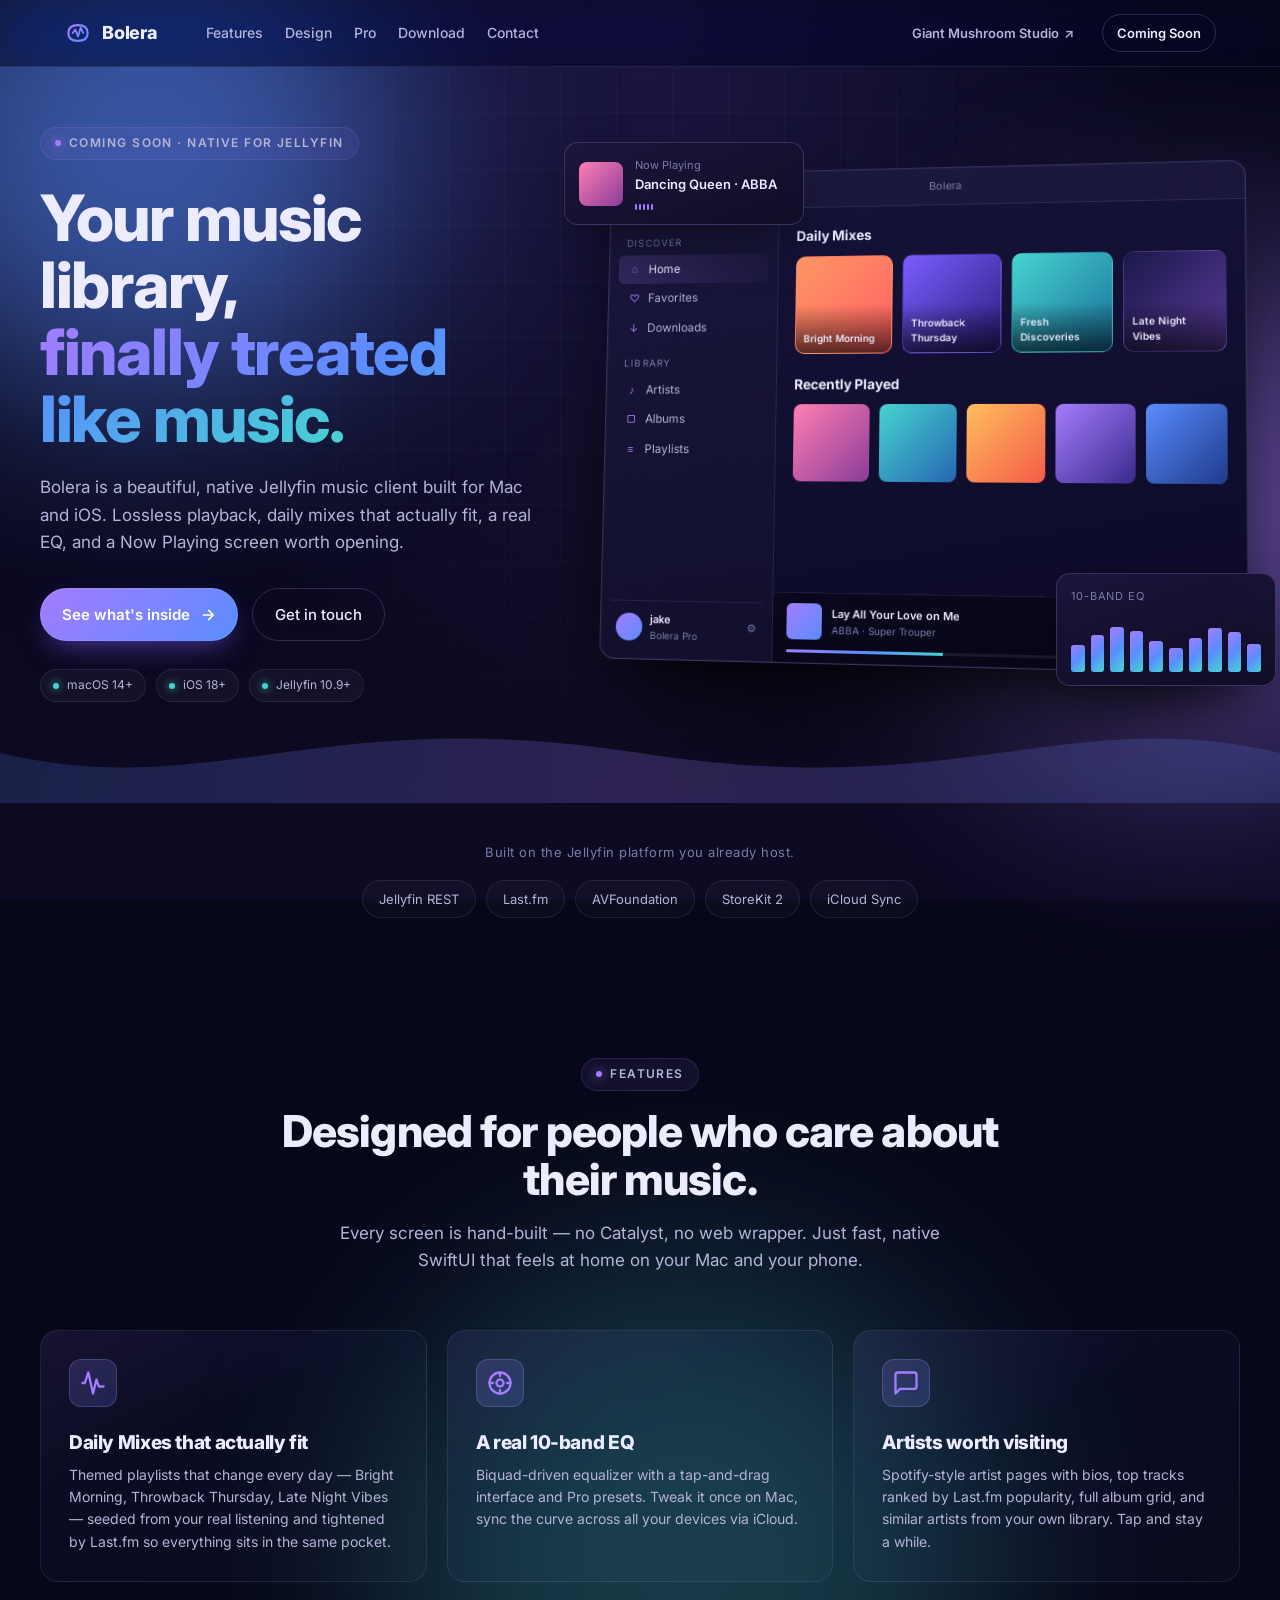
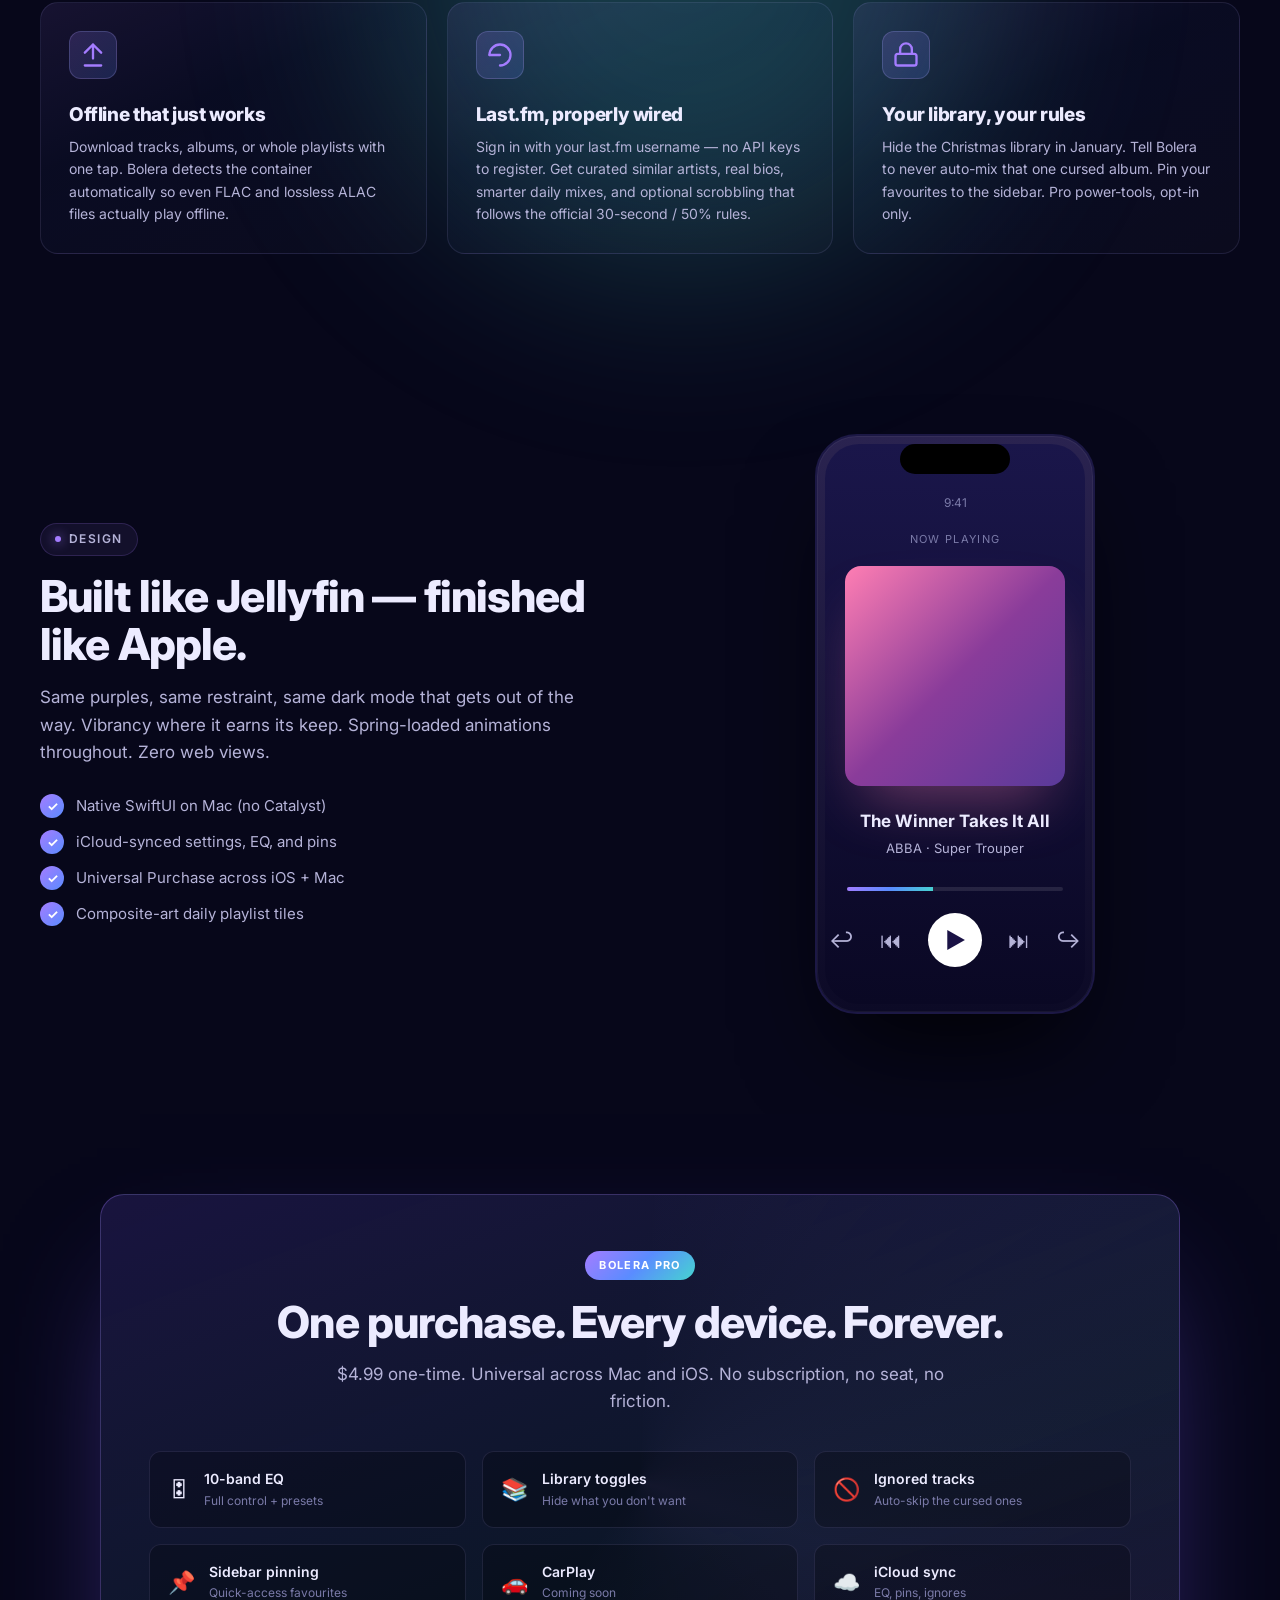
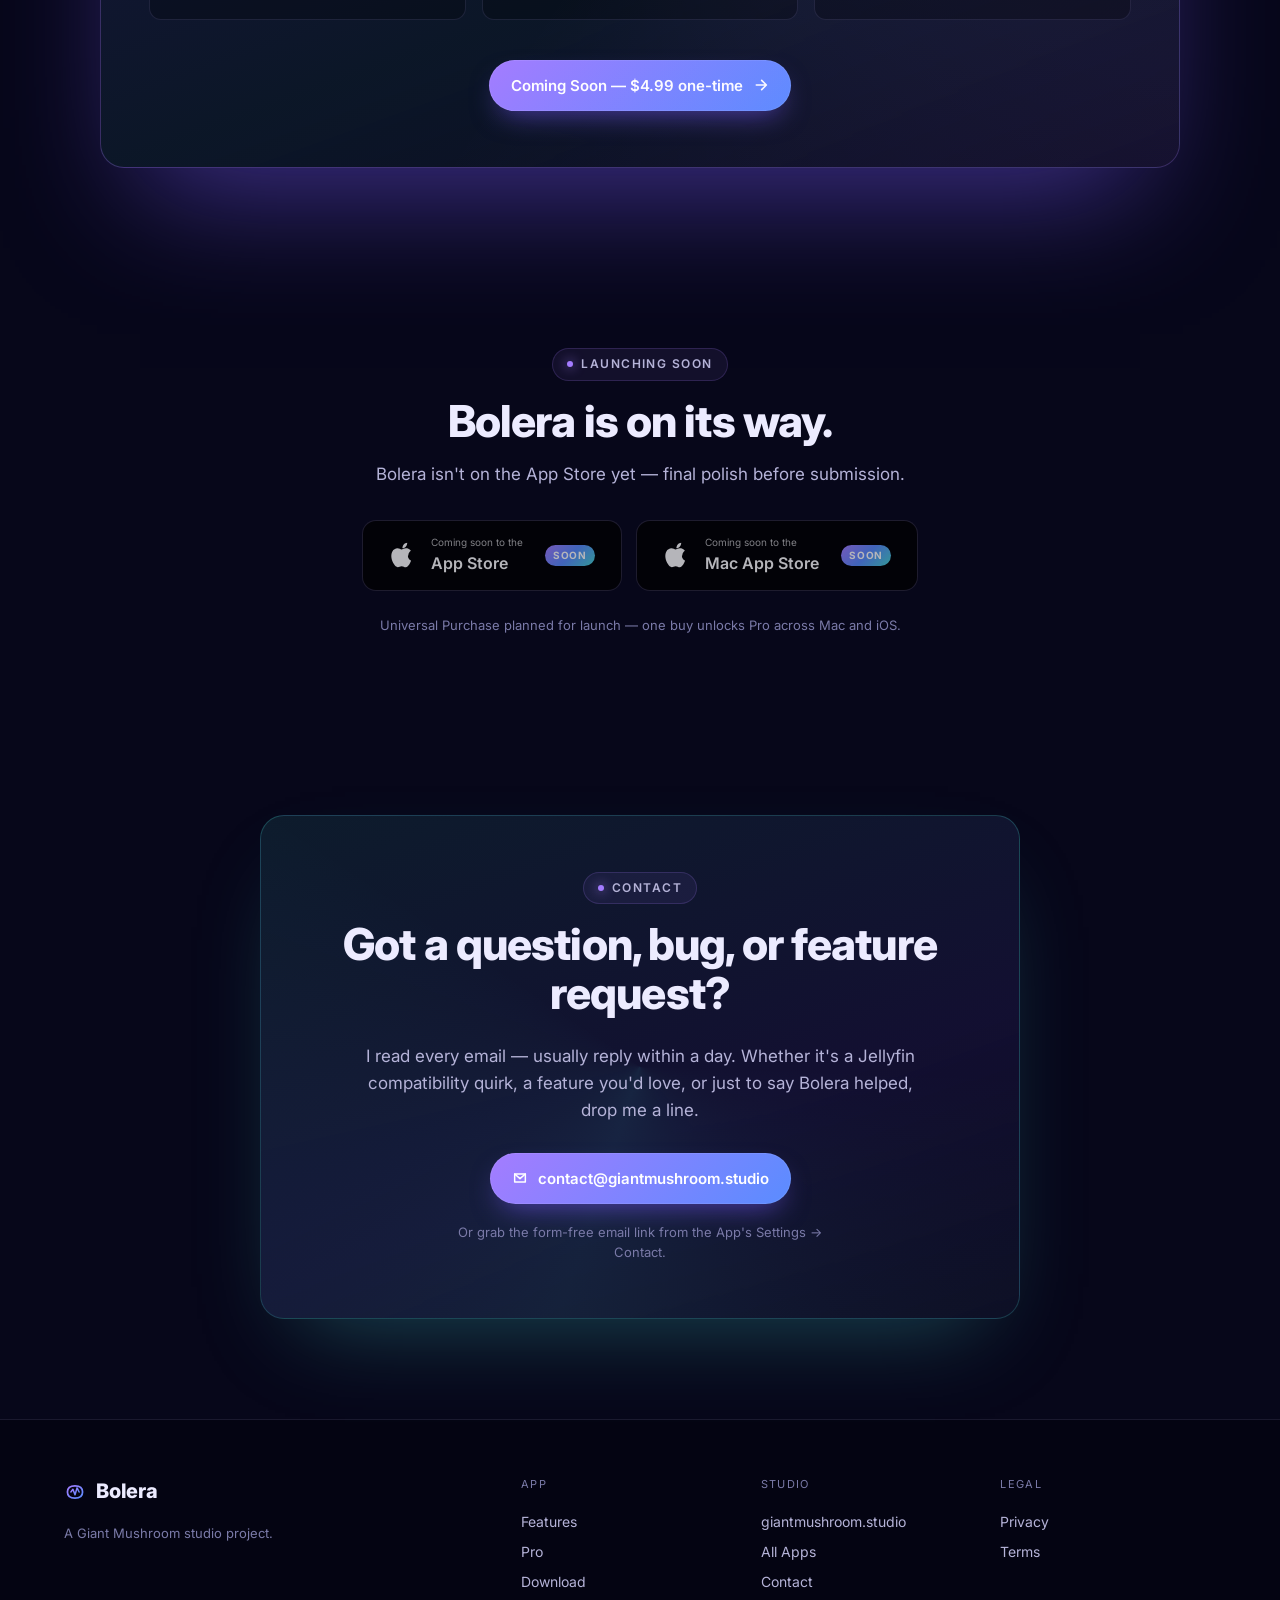
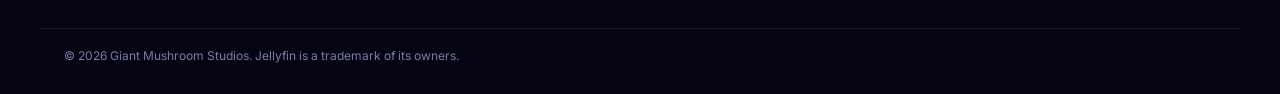
==== marketing/index.html @ cf506d9b "Initial public source drop" ====
<!DOCTYPE html>
<html lang="en">
<head>
<meta charset="UTF-8" />
<meta name="viewport" content="width=device-width, initial-scale=1.0" />
<title>Bolera — A native music client for Jellyfin</title>
<meta name="description" content="Bolera is a fast, beautiful native Jellyfin music client for Mac and iOS. Daily mixes, lossless playback, Last.fm scrobbling, and a 10-band EQ." />
<link rel="preconnect" href="https://fonts.googleapis.com" />
<link rel="preconnect" href="https://fonts.gstatic.com" crossorigin />
<link href="https://fonts.googleapis.com/css2?family=Inter:wght@400;500;600;700;800&display=swap" rel="stylesheet" />
<link rel="stylesheet" href="styles.css" />
</head>
<body>

<div class="bg-grid"></div>
<div class="bg-glow glow-a"></div>
<div class="bg-glow glow-b"></div>
<div class="bg-glow glow-c"></div>

<header class="nav">
  <div class="nav-inner">
    <a class="brand" href="#top">
      <span class="brand-mark">
        <svg viewBox="0 0 32 32" width="28" height="28" aria-hidden="true">
          <defs>
            <linearGradient id="g1" x1="0" y1="0" x2="1" y2="1">
              <stop offset="0%" stop-color="#a47cff"/>
              <stop offset="100%" stop-color="#5a8cff"/>
            </linearGradient>
          </defs>
          <path d="M5 16 Q5 7 16 7 Q27 7 27 16 Q27 25 16 25 Q5 25 5 16 Z" fill="none" stroke="url(#g1)" stroke-width="2.5"/>
          <path d="M10 16 L13 12 L16 20 L19 10 L22 16" fill="none" stroke="url(#g1)" stroke-width="2.2" stroke-linecap="round" stroke-linejoin="round"/>
        </svg>
      </span>
      Bolera
    </a>
    <nav class="nav-links">
      <a href="#features">Features</a>
      <a href="#design">Design</a>
      <a href="#pro">Pro</a>
      <a href="#download">Download</a>
      <a href="#contact">Contact</a>
    </nav>
    <a class="studio-link" href="/">Giant Mushroom Studio <span aria-hidden="true">↗</span></a>
    <a class="btn-ghost-sm" href="#download">Coming Soon</a>
  </div>
</header>

<main id="top">

  <!-- HERO -->
  <section class="hero">
    <div class="hero-inner">
      <div class="hero-copy reveal">
        <span class="eyebrow">
          <span class="eyebrow-dot"></span> Coming Soon · Native for Jellyfin
        </span>
        <h1>
          Your music library,<br/>
          <span class="grad-text">finally treated like music.</span>
        </h1>
        <p class="lede">
          Bolera is a beautiful, native Jellyfin music client built for Mac and
          iOS. Lossless playback, daily mixes that actually fit, a real EQ,
          and a Now Playing screen worth opening.
        </p>
        <div class="hero-actions">
          <a href="#features" class="btn-primary">
            <span>See what's inside</span>
            <svg width="16" height="16" viewBox="0 0 24 24" fill="none" stroke="currentColor" stroke-width="2.5" stroke-linecap="round" stroke-linejoin="round"><path d="M5 12h14M13 5l7 7-7 7"/></svg>
          </a>
          <a href="#contact" class="btn-ghost">Get in touch</a>
        </div>
        <div class="hero-badges">
          <div class="badge"><span class="dot"></span> macOS 14+</div>
          <div class="badge"><span class="dot"></span> iOS 18+</div>
          <div class="badge"><span class="dot"></span> Jellyfin 10.9+</div>
        </div>
      </div>

      <div class="hero-art reveal">
        <div class="hero-window">
          <div class="hw-titlebar">
            <span class="tl-dot tl-r"></span>
            <span class="tl-dot tl-y"></span>
            <span class="tl-dot tl-g"></span>
            <span class="tl-title">Bolera</span>
          </div>
          <div class="hw-body">
            <div class="hw-sidebar">
              <div class="hw-section">Discover</div>
              <div class="hw-row active"><span class="hw-icn">⌂</span> Home</div>
              <div class="hw-row"><span class="hw-icn">♡</span> Favorites</div>
              <div class="hw-row"><span class="hw-icn">↓</span> Downloads</div>
              <div class="hw-section">Library</div>
              <div class="hw-row"><span class="hw-icn">♪</span> Artists</div>
              <div class="hw-row"><span class="hw-icn">▢</span> Albums</div>
              <div class="hw-row"><span class="hw-icn">≡</span> Playlists</div>
              <div class="hw-footer">
                <div class="hw-avatar"></div>
                <div>
                  <div class="hw-uname">jake</div>
                  <div class="hw-tier">Bolera Pro</div>
                </div>
                <div class="hw-gear">⚙</div>
              </div>
            </div>
            <div class="hw-main">
              <div class="hw-h2">Daily Mixes</div>
              <div class="hw-tiles">
                <div class="hw-tile t-a"><div class="hw-tile-name">Bright Morning</div></div>
                <div class="hw-tile t-b"><div class="hw-tile-name">Throwback Thursday</div></div>
                <div class="hw-tile t-c"><div class="hw-tile-name">Fresh Discoveries</div></div>
                <div class="hw-tile t-d"><div class="hw-tile-name">Late Night Vibes</div></div>
              </div>
              <div class="hw-h2 small">Recently Played</div>
              <div class="hw-strip">
                <div class="hw-album a1"></div>
                <div class="hw-album a2"></div>
                <div class="hw-album a3"></div>
                <div class="hw-album a4"></div>
                <div class="hw-album a5"></div>
              </div>
              <div class="hw-player">
                <div class="hw-art-mini"></div>
                <div class="hw-meta">
                  <div class="hw-title">Lay All Your Love on Me</div>
                  <div class="hw-sub">ABBA · Super Trouper</div>
                </div>
                <div class="hw-controls">
                  <span>⏮</span><span class="play">▶</span><span>⏭</span>
                </div>
                <div class="hw-progress"><div class="hw-progress-fill"></div></div>
              </div>
            </div>
          </div>
        </div>

        <!-- floating mini-window: now playing -->
        <div class="float-card fc-now">
          <div class="fc-art"></div>
          <div>
            <div class="fc-title">Now Playing</div>
            <div class="fc-sub">Dancing Queen · ABBA</div>
            <div class="fc-bars">
              <span></span><span></span><span></span><span></span><span></span>
            </div>
          </div>
        </div>

        <!-- floating mini-window: EQ -->
        <div class="float-card fc-eq">
          <div class="fc-eq-title">10-band EQ</div>
          <div class="fc-eq-bars">
            <span style="--h:48%"></span>
            <span style="--h:65%"></span>
            <span style="--h:80%"></span>
            <span style="--h:72%"></span>
            <span style="--h:55%"></span>
            <span style="--h:42%"></span>
            <span style="--h:60%"></span>
            <span style="--h:78%"></span>
            <span style="--h:70%"></span>
            <span style="--h:50%"></span>
          </div>
        </div>
      </div>
    </div>

    <!-- decorative waveform -->
    <svg class="hero-wave" viewBox="0 0 1440 120" preserveAspectRatio="none" aria-hidden="true">
      <path d="M0,60 C240,120 360,0 720,60 C1080,120 1200,0 1440,60 L1440,120 L0,120 Z"
            fill="url(#waveGrad)"/>
      <defs>
        <linearGradient id="waveGrad" x1="0" x2="1" y1="0" y2="0">
          <stop offset="0" stop-color="#5a8cff" stop-opacity="0.18"/>
          <stop offset="0.5" stop-color="#a47cff" stop-opacity="0.22"/>
          <stop offset="1" stop-color="#5a8cff" stop-opacity="0.18"/>
        </linearGradient>
      </defs>
    </svg>
  </section>

  <!-- LOGOS / TRUST -->
  <section class="trust">
    <div class="trust-inner reveal">
      <div class="trust-label">Built on the Jellyfin platform you already host.</div>
      <div class="trust-pills">
        <div class="pill">Jellyfin REST</div>
        <div class="pill">Last.fm</div>
        <div class="pill">AVFoundation</div>
        <div class="pill">StoreKit 2</div>
        <div class="pill">iCloud Sync</div>
      </div>
    </div>
  </section>

  <!-- FEATURES -->
  <section id="features" class="features">
    <div class="section-head reveal">
      <span class="eyebrow"><span class="eyebrow-dot"></span> Features</span>
      <h2>Designed for people who care about their music.</h2>
      <p class="lede">
        Every screen is hand-built — no Catalyst, no web wrapper. Just fast,
        native SwiftUI that feels at home on your Mac and your phone.
      </p>
    </div>

    <div class="grid">
      <article class="card reveal">
        <div class="card-icn">
          <svg width="28" height="28" viewBox="0 0 24 24" fill="none" stroke="currentColor" stroke-width="2" stroke-linecap="round" stroke-linejoin="round"><path d="M3 12h2l3-9 4 18 3-12 2 6h4"/></svg>
        </div>
        <h3>Daily Mixes that actually fit</h3>
        <p>Themed playlists that change every day — Bright Morning, Throwback Thursday, Late Night Vibes — seeded from your real listening and tightened by Last.fm so everything sits in the same pocket.</p>
      </article>

      <article class="card reveal">
        <div class="card-icn">
          <svg width="28" height="28" viewBox="0 0 24 24" fill="none" stroke="currentColor" stroke-width="2" stroke-linecap="round" stroke-linejoin="round"><circle cx="12" cy="12" r="9"/><circle cx="12" cy="12" r="3"/><path d="M12 3v3M12 18v3M3 12h3M18 12h3"/></svg>
        </div>
        <h3>A real 10-band EQ</h3>
        <p>Biquad-driven equalizer with a tap-and-drag interface and Pro presets. Tweak it once on Mac, sync the curve across all your devices via iCloud.</p>
      </article>

      <article class="card reveal">
        <div class="card-icn">
          <svg width="28" height="28" viewBox="0 0 24 24" fill="none" stroke="currentColor" stroke-width="2" stroke-linecap="round" stroke-linejoin="round"><path d="M21 15a2 2 0 0 1-2 2H7l-4 4V5a2 2 0 0 1 2-2h14a2 2 0 0 1 2 2z"/></svg>
        </div>
        <h3>Artists worth visiting</h3>
        <p>Spotify-style artist pages with bios, top tracks ranked by Last.fm popularity, full album grid, and similar artists from your own library. Tap and stay a while.</p>
      </article>

      <article class="card reveal">
        <div class="card-icn">
          <svg width="28" height="28" viewBox="0 0 24 24" fill="none" stroke="currentColor" stroke-width="2" stroke-linecap="round" stroke-linejoin="round"><path d="M12 3v12M5 10l7-7 7 7M5 21h14"/></svg>
        </div>
        <h3>Offline that just works</h3>
        <p>Download tracks, albums, or whole playlists with one tap. Bolera detects the container automatically so even FLAC and lossless ALAC files actually play offline.</p>
      </article>

      <article class="card reveal">
        <div class="card-icn">
          <svg width="28" height="28" viewBox="0 0 24 24" fill="none" stroke="currentColor" stroke-width="2" stroke-linecap="round" stroke-linejoin="round"><path d="M3 12c0-5 4-9 9-9s9 4 9 9-4 9-9 9"/><path d="M3 12h9"/></svg>
        </div>
        <h3>Last.fm, properly wired</h3>
        <p>Sign in with your last.fm username — no API keys to register. Get curated similar artists, real bios, smarter daily mixes, and optional scrobbling that follows the official 30-second / 50% rules.</p>
      </article>

      <article class="card reveal">
        <div class="card-icn">
          <svg width="28" height="28" viewBox="0 0 24 24" fill="none" stroke="currentColor" stroke-width="2" stroke-linecap="round" stroke-linejoin="round"><rect x="3" y="11" width="18" height="10" rx="2"/><path d="M7 11V7a5 5 0 0 1 10 0v4"/></svg>
        </div>
        <h3>Your library, your rules</h3>
        <p>Hide the Christmas library in January. Tell Bolera to never auto-mix that one cursed album. Pin your favourites to the sidebar. Pro power-tools, opt-in only.</p>
      </article>
    </div>
  </section>

  <!-- DESIGN STRIP -->
  <section id="design" class="design">
    <div class="design-inner">
      <div class="design-copy reveal">
        <span class="eyebrow"><span class="eyebrow-dot"></span> Design</span>
        <h2>Built like Jellyfin — finished like Apple.</h2>
        <p class="lede">
          Same purples, same restraint, same dark mode that gets out of the
          way. Vibrancy where it earns its keep. Spring-loaded animations
          throughout. Zero web views.
        </p>
        <ul class="checklist">
          <li><span class="ck">✓</span> Native SwiftUI on Mac (no Catalyst)</li>
          <li><span class="ck">✓</span> iCloud-synced settings, EQ, and pins</li>
          <li><span class="ck">✓</span> Universal Purchase across iOS + Mac</li>
          <li><span class="ck">✓</span> Composite-art daily playlist tiles</li>
        </ul>
      </div>
      <div class="design-art reveal">
        <div class="phone">
          <div class="phone-screen">
            <div class="ph-status">9:41</div>
            <div class="ph-h2">Now Playing</div>
            <div class="ph-art"></div>
            <div class="ph-title">The Winner Takes It All</div>
            <div class="ph-sub">ABBA · Super Trouper</div>
            <div class="ph-bar"><div class="ph-bar-fill"></div></div>
            <div class="ph-controls">
              <span>↩</span><span>⏮</span><span class="ph-play">▶</span><span>⏭</span><span>↪</span>
            </div>
          </div>
        </div>
      </div>
    </div>
  </section>

  <!-- PRO -->
  <section id="pro" class="pro">
    <div class="pro-card reveal">
      <div class="pro-badge">Bolera Pro</div>
      <h2>One purchase. Every device. Forever.</h2>
      <p class="lede">
        $4.99 one-time. Universal across Mac and iOS. No subscription, no
        seat, no friction.
      </p>
      <div class="pro-grid">
        <div class="pro-item"><div class="pro-i">🎛</div><div><b>10-band EQ</b><span>Full control + presets</span></div></div>
        <div class="pro-item"><div class="pro-i">📚</div><div><b>Library toggles</b><span>Hide what you don't want</span></div></div>
        <div class="pro-item"><div class="pro-i">🚫</div><div><b>Ignored tracks</b><span>Auto-skip the cursed ones</span></div></div>
        <div class="pro-item"><div class="pro-i">📌</div><div><b>Sidebar pinning</b><span>Quick-access favourites</span></div></div>
        <div class="pro-item"><div class="pro-i">🚗</div><div><b>CarPlay</b><span>Coming soon</span></div></div>
        <div class="pro-item"><div class="pro-i">☁️</div><div><b>iCloud sync</b><span>EQ, pins, ignores</span></div></div>
      </div>
      <a class="btn-primary" href="#download">
        <span>Coming Soon — $4.99 one-time</span>
        <svg width="16" height="16" viewBox="0 0 24 24" fill="none" stroke="currentColor" stroke-width="2.5" stroke-linecap="round" stroke-linejoin="round"><path d="M5 12h14M13 5l7 7-7 7"/></svg>
      </a>
    </div>
  </section>

  <!-- DOWNLOAD / LAUNCH -->
  <section id="download" class="download">
    <div class="dl-inner reveal">
      <span class="eyebrow"><span class="eyebrow-dot"></span> Launching Soon</span>
      <h2>Bolera is on its way.</h2>
      <p class="lede">
        Bolera isn't on the App Store yet — final polish before submission.
      </p>
      <div class="dl-buttons">
        <span class="dl-pill is-soon" aria-disabled="true">
          <span class="dl-icn"></span>
          <span>
            <small>Coming soon to the</small>
            <b>App Store</b>
          </span>
          <span class="dl-soon-tag">Soon</span>
        </span>
        <span class="dl-pill is-soon" aria-disabled="true">
          <span class="dl-icn dl-mac"></span>
          <span>
            <small>Coming soon to the</small>
            <b>Mac App Store</b>
          </span>
          <span class="dl-soon-tag">Soon</span>
        </span>
      </div>
      <div class="dl-fine">Universal Purchase planned for launch — one buy unlocks Pro across Mac and iOS.</div>
    </div>
  </section>

  <!-- CONTACT -->
  <section id="contact" class="contact">
    <div class="contact-card reveal">
      <span class="eyebrow"><span class="eyebrow-dot"></span> Contact</span>
      <h2>Got a question, bug, or feature request?</h2>
      <p class="lede">
        I read every email — usually reply within a day. Whether it's a
        Jellyfin compatibility quirk, a feature you'd love, or just to say
        Bolera helped, drop me a line.
      </p>
      <a class="btn-primary" href="mailto:contact@giantmushroom.studio?subject=Bolera%20%E2%80%94%20Hello">
        <svg width="16" height="16" viewBox="0 0 24 24" fill="none" stroke="currentColor" stroke-width="2.2" stroke-linecap="round" stroke-linejoin="round"><path d="M4 6h16v12H4z"/><path d="M4 6l8 7 8-7"/></svg>
        <span>contact@giantmushroom.studio</span>
      </a>
      <div class="contact-fine">Or grab the form-free email link from the App's Settings → Contact.</div>
    </div>
  </section>
</main>

<footer class="foot">
  <div class="foot-inner">
    <div class="foot-brand">
      <a class="brand" href="#top">
        <span class="brand-mark">
          <svg viewBox="0 0 32 32" width="22" height="22" aria-hidden="true">
            <path d="M5 16 Q5 7 16 7 Q27 7 27 16 Q27 25 16 25 Q5 25 5 16 Z" fill="none" stroke="url(#g1)" stroke-width="2.5"/>
            <path d="M10 16 L13 12 L16 20 L19 10 L22 16" fill="none" stroke="url(#g1)" stroke-width="2.2" stroke-linecap="round" stroke-linejoin="round"/>
          </svg>
        </span>
        Bolera
      </a>
      <div class="foot-tag">A Giant Mushroom studio project.</div>
    </div>
    <div class="foot-cols">
      <div>
        <div class="foot-h">App</div>
        <a href="#features">Features</a>
        <a href="#pro">Pro</a>
        <a href="#download">Download</a>
      </div>
      <div>
        <div class="foot-h">Studio</div>
        <a href="/">giantmushroom.studio</a>
        <a href="/#apps">All Apps</a>
        <a href="mailto:contact@giantmushroom.studio">Contact</a>
      </div>
      <div>
        <div class="foot-h">Legal</div>
        <a href="#">Privacy</a>
        <a href="#">Terms</a>
      </div>
    </div>
  </div>
  <div class="foot-bottom">© <span id="year"></span> Giant Mushroom Studios. Jellyfin is a trademark of its owners.</div>
</footer>

<script src="script.js"></script>
</body>
</html>
---- marketing/styles.css ----
/* ==========================================================================
   Bolera marketing site
   Theme: deep purple-blue, Jellyfin-adjacent. Heavy on motion + glass.
   ========================================================================== */

:root {
  --bg-0: #07071a;
  --bg-1: #0d0a23;
  --bg-2: #15113a;
  --purple: #a47cff;
  --purple-2: #7a5cff;
  --blue: #5a8cff;
  --blue-2: #4a6ff0;
  --teal: #46d4d0;
  --text: #ecebff;
  --text-dim: #b5b3d8;
  --text-faint: #7a7aa8;
  --border: rgba(180, 170, 255, 0.12);
  --border-strong: rgba(180, 170, 255, 0.22);
  --grad-main: linear-gradient(135deg, #a47cff 0%, #5a8cff 50%, #46d4d0 100%);
  --grad-card: linear-gradient(155deg, rgba(164,124,255,0.10), rgba(90,140,255,0.04) 40%, rgba(255,255,255,0.02));
  --shadow-card: 0 24px 60px -24px rgba(0, 0, 0, 0.7), 0 0 0 1px rgba(255,255,255,0.04) inset;
  --radius-card: 18px;
  --radius-pill: 999px;
  --font: "Inter", -apple-system, BlinkMacSystemFont, "Segoe UI", Roboto, Oxygen, sans-serif;
  --ease-out: cubic-bezier(0.2, 0.8, 0.2, 1);
  --ease-in-out: cubic-bezier(0.65, 0, 0.35, 1);
}

* { box-sizing: border-box; }

html { scroll-behavior: smooth; }

body {
  margin: 0;
  font-family: var(--font);
  background: var(--bg-0);
  color: var(--text);
  -webkit-font-smoothing: antialiased;
  -moz-osx-font-smoothing: grayscale;
  overflow-x: hidden;
  line-height: 1.55;
}

img, svg { display: block; max-width: 100%; }
a { color: inherit; text-decoration: none; }

/* ==========================================================================
   Background: subtle grid + drifting glow blobs
   ========================================================================== */

.bg-grid {
  position: fixed;
  inset: 0;
  z-index: -2;
  background:
    radial-gradient(ellipse at top, rgba(122, 92, 255, 0.18), transparent 60%),
    linear-gradient(180deg, var(--bg-0) 0%, var(--bg-1) 100%);
  pointer-events: none;
}
.bg-grid::after {
  content: "";
  position: absolute;
  inset: 0;
  background-image:
    linear-gradient(rgba(255, 255, 255, 0.025) 1px, transparent 1px),
    linear-gradient(90deg, rgba(255, 255, 255, 0.025) 1px, transparent 1px);
  background-size: 56px 56px;
  mask-image: radial-gradient(ellipse at 50% 30%, #000 30%, transparent 75%);
}

.bg-glow {
  position: fixed;
  z-index: -1;
  filter: blur(110px);
  opacity: 0.6;
  border-radius: 50%;
  pointer-events: none;
  animation: drift 22s var(--ease-in-out) infinite alternate;
}
.glow-a { width: 520px; height: 520px; background: #5a8cff; top: -120px; left: -120px; }
.glow-b { width: 480px; height: 480px; background: #a47cff; top: 30vh; right: -150px; animation-delay: -8s; }
.glow-c { width: 600px; height: 600px; background: #46d4d0; top: 140vh; left: 30vw; opacity: 0.25; animation-delay: -14s; }

@keyframes drift {
  0%   { transform: translate3d(0, 0, 0) scale(1); }
  100% { transform: translate3d(80px, -60px, 0) scale(1.12); }
}

/* ==========================================================================
   Studio link (right-aligned nav link pointing back to host site)
   ========================================================================== */

.studio-link {
  font-size: 13px;
  font-weight: 600;
  color: var(--text-dim);
  transition: color 0.2s var(--ease-out);
  white-space: nowrap;
}
.studio-link:hover { color: var(--text); }
.studio-link span {
  display: inline-block;
  margin-left: 2px;
  transition: transform 0.2s var(--ease-out);
}
.studio-link:hover span { transform: translate(2px, -2px); }

@media (max-width: 720px) {
  .studio-link { display: none; }
}

/* ==========================================================================
   Nav
   ========================================================================== */

.nav {
  position: sticky;
  top: 0;
  z-index: 50;
  backdrop-filter: blur(18px) saturate(180%);
  -webkit-backdrop-filter: blur(18px) saturate(180%);
  background: rgba(7, 7, 26, 0.55);
  border-bottom: 1px solid var(--border);
}
.nav-inner {
  max-width: 1200px;
  margin: 0 auto;
  padding: 14px 24px;
  display: flex;
  align-items: center;
  gap: 28px;
}
.brand {
  display: inline-flex;
  align-items: center;
  gap: 10px;
  font-weight: 800;
  font-size: 18px;
  letter-spacing: -0.01em;
}
.brand-mark { display: inline-flex; }
.nav-links {
  display: flex;
  gap: 22px;
  margin-left: 20px;
  flex: 1;
}
.nav-links a {
  font-size: 14px;
  font-weight: 500;
  color: var(--text-dim);
  transition: color 0.2s var(--ease-out);
}
.nav-links a:hover { color: var(--text); }
.btn-ghost-sm {
  padding: 8px 14px;
  border-radius: var(--radius-pill);
  font-size: 13px;
  font-weight: 600;
  border: 1px solid var(--border-strong);
  transition: background 0.2s var(--ease-out), border-color 0.2s var(--ease-out);
}
.btn-ghost-sm:hover {
  background: rgba(164, 124, 255, 0.12);
  border-color: rgba(164, 124, 255, 0.4);
}

@media (max-width: 720px) {
  .nav-links { display: none; }
}

/* ==========================================================================
   Buttons
   ========================================================================== */

.btn-primary {
  display: inline-flex;
  align-items: center;
  gap: 10px;
  padding: 14px 22px;
  border-radius: var(--radius-pill);
  font-weight: 600;
  font-size: 15px;
  color: white;
  background: var(--grad-main);
  background-size: 200% 200%;
  box-shadow: 0 12px 28px -10px rgba(122, 92, 255, 0.6),
              0 0 0 1px rgba(255,255,255,0.08) inset;
  transition: transform 0.25s var(--ease-out), box-shadow 0.25s var(--ease-out),
              background-position 0.5s var(--ease-out);
}
.btn-primary:hover {
  transform: translateY(-2px);
  background-position: 100% 100%;
  box-shadow: 0 18px 38px -12px rgba(122, 92, 255, 0.7),
              0 0 0 1px rgba(255,255,255,0.12) inset;
}
.btn-primary svg { transition: transform 0.25s var(--ease-out); }
.btn-primary:hover svg { transform: translateX(3px); }

.btn-ghost {
  display: inline-flex;
  align-items: center;
  gap: 8px;
  padding: 14px 22px;
  border-radius: var(--radius-pill);
  font-weight: 500;
  font-size: 15px;
  color: var(--text);
  border: 1px solid var(--border-strong);
  transition: background 0.2s var(--ease-out), border-color 0.2s var(--ease-out);
}
.btn-ghost:hover {
  background: rgba(164, 124, 255, 0.1);
  border-color: rgba(164, 124, 255, 0.4);
}

/* ==========================================================================
   Eyebrow / headers
   ========================================================================== */

.eyebrow {
  display: inline-flex;
  align-items: center;
  gap: 8px;
  padding: 6px 14px;
  border-radius: var(--radius-pill);
  font-size: 12px;
  font-weight: 600;
  color: var(--text-dim);
  text-transform: uppercase;
  letter-spacing: 0.12em;
  background: rgba(164, 124, 255, 0.08);
  border: 1px solid rgba(164, 124, 255, 0.18);
}
.eyebrow-dot {
  width: 6px;
  height: 6px;
  border-radius: 50%;
  background: var(--purple);
  box-shadow: 0 0 12px var(--purple);
  animation: pulse 2s var(--ease-in-out) infinite;
}
@keyframes pulse {
  0%, 100% { opacity: 1; transform: scale(1); }
  50%      { opacity: 0.4; transform: scale(0.7); }
}

h1, h2, h3 {
  margin: 0;
  letter-spacing: -0.02em;
  font-weight: 800;
}
h1 { font-size: clamp(40px, 6vw, 64px); line-height: 1.05; }
h2 { font-size: clamp(28px, 4vw, 44px); line-height: 1.1; margin-bottom: 12px; }
h3 { font-size: 19px; line-height: 1.3; margin-bottom: 8px; }

.grad-text {
  background: var(--grad-main);
  -webkit-background-clip: text;
  background-clip: text;
  color: transparent;
}

.lede {
  font-size: 17px;
  color: var(--text-dim);
  max-width: 60ch;
  line-height: 1.6;
}

/* ==========================================================================
   Reveal on scroll
   ========================================================================== */

.reveal {
  opacity: 0;
  transform: translateY(28px);
  transition: opacity 0.7s var(--ease-out), transform 0.7s var(--ease-out);
}
.reveal.in {
  opacity: 1;
  transform: translateY(0);
}

/* ==========================================================================
   Hero
   ========================================================================== */

.hero {
  position: relative;
  padding: 60px 24px 0;
}
.hero-inner {
  max-width: 1200px;
  margin: 0 auto;
  display: grid;
  grid-template-columns: 1.05fr 1fr;
  gap: 56px;
  align-items: center;
  padding-bottom: 100px;
}
.hero-copy h1 { margin-top: 24px; }
.hero-copy .lede { margin-top: 22px; }

.hero-actions {
  margin-top: 32px;
  display: flex;
  gap: 14px;
  flex-wrap: wrap;
}
.hero-badges {
  margin-top: 28px;
  display: flex;
  gap: 10px;
  flex-wrap: wrap;
}
.badge {
  display: inline-flex;
  align-items: center;
  gap: 8px;
  padding: 6px 12px;
  border-radius: var(--radius-pill);
  font-size: 12px;
  color: var(--text-dim);
  background: rgba(255,255,255,0.035);
  border: 1px solid var(--border);
}
.badge .dot {
  width: 6px; height: 6px;
  border-radius: 50%;
  background: var(--teal);
  box-shadow: 0 0 8px var(--teal);
}

/* ----- Hero artwork (faux Bolera window) ----- */

.hero-art {
  position: relative;
  perspective: 1400px;
}
.hero-window {
  background: linear-gradient(170deg, #16133a, #0c0a26);
  border-radius: 16px;
  border: 1px solid var(--border-strong);
  box-shadow: var(--shadow-card),
              0 60px 120px -40px rgba(0, 0, 0, 0.9);
  overflow: hidden;
  transform: rotateY(-8deg) rotateX(4deg);
  animation: float-window 8s var(--ease-in-out) infinite alternate;
}
@keyframes float-window {
  0%   { transform: rotateY(-8deg) rotateX(4deg) translateY(0); }
  100% { transform: rotateY(-6deg) rotateX(2deg) translateY(-12px); }
}
.hw-titlebar {
  display: flex;
  align-items: center;
  gap: 7px;
  padding: 10px 14px;
  background: rgba(255,255,255,0.025);
  border-bottom: 1px solid var(--border);
  font-size: 11px;
  color: var(--text-faint);
}
.tl-dot { width: 11px; height: 11px; border-radius: 50%; }
.tl-r { background: #ff5f57; }
.tl-y { background: #febc2e; }
.tl-g { background: #28c840; }
.tl-title { margin-left: auto; margin-right: auto; }

.hw-body {
  display: grid;
  grid-template-columns: 180px 1fr;
  min-height: 460px;
}
.hw-sidebar {
  background: rgba(255,255,255,0.015);
  border-right: 1px solid var(--border);
  padding: 12px 10px;
  display: flex;
  flex-direction: column;
  font-size: 12px;
  color: var(--text-dim);
}
.hw-section {
  font-size: 10px;
  text-transform: uppercase;
  letter-spacing: 0.12em;
  color: var(--text-faint);
  padding: 14px 8px 4px;
}
.hw-row {
  display: flex;
  align-items: center;
  gap: 8px;
  padding: 6px 10px;
  border-radius: 6px;
  cursor: default;
}
.hw-row.active {
  background: linear-gradient(90deg, rgba(164,124,255,0.18), rgba(164,124,255,0.04));
  color: var(--text);
}
.hw-icn { color: var(--purple); font-size: 11px; width: 14px; text-align: center; }
.hw-footer {
  margin-top: auto;
  display: flex;
  align-items: center;
  gap: 8px;
  padding: 10px 6px 4px;
  border-top: 1px solid var(--border);
  font-size: 11px;
}
.hw-avatar {
  width: 28px;
  height: 28px;
  border-radius: 50%;
  background: linear-gradient(135deg, var(--purple), var(--blue));
}
.hw-uname { font-weight: 600; color: var(--text); }
.hw-tier  { font-size: 10px; color: var(--text-faint); }
.hw-gear  { margin-left: auto; color: var(--text-faint); }

.hw-main { padding: 18px 18px 0; display: flex; flex-direction: column; }
.hw-h2 { font-size: 14px; font-weight: 700; margin: 0 0 10px; }
.hw-h2.small { margin-top: 20px; }
.hw-tiles {
  display: grid;
  grid-template-columns: repeat(4, 1fr);
  gap: 10px;
}
.hw-tile {
  aspect-ratio: 1;
  border-radius: 10px;
  position: relative;
  overflow: hidden;
  border: 1px solid rgba(255,255,255,0.05);
}
.hw-tile::after {
  content: "";
  position: absolute; inset: 0;
  background: linear-gradient(180deg, transparent 50%, rgba(0,0,0,0.65));
}
.hw-tile-name {
  position: absolute;
  bottom: 6px; left: 8px; right: 8px;
  font-size: 10px;
  font-weight: 600;
  z-index: 1;
}
.t-a { background: linear-gradient(135deg, #ff9966, #ff5e62); }
.t-b { background: linear-gradient(135deg, #7a5cff, #2c1e7c); }
.t-c { background: linear-gradient(135deg, #46d4d0, #1a6f9b); }
.t-d { background: linear-gradient(135deg, #1a1849, #5a3a9a); }

.hw-strip {
  display: flex;
  gap: 10px;
  overflow: hidden;
}
.hw-album {
  width: 78px;
  height: 78px;
  border-radius: 8px;
  flex-shrink: 0;
}
.a1 { background: linear-gradient(135deg, #ff7eb3, #8a3c9a); }
.a2 { background: linear-gradient(135deg, #46d4d0, #2766b3); }
.a3 { background: linear-gradient(135deg, #ffbe5e, #f55b48); }
.a4 { background: linear-gradient(135deg, #a47cff, #3a2a8b); }
.a5 { background: linear-gradient(135deg, #5a8cff, #1f3a8a); }

.hw-player {
  margin-top: auto;
  margin-left: -18px;
  margin-right: -18px;
  padding: 10px 14px;
  background: rgba(0,0,0,0.35);
  border-top: 1px solid var(--border);
  display: grid;
  grid-template-columns: 36px 1fr auto;
  gap: 10px;
  align-items: center;
  font-size: 11px;
  position: relative;
}
.hw-art-mini {
  width: 36px; height: 36px;
  border-radius: 6px;
  background: linear-gradient(135deg, var(--purple), var(--blue));
}
.hw-title { font-weight: 600; }
.hw-sub   { font-size: 10px; color: var(--text-faint); }
.hw-controls { display: flex; gap: 12px; color: var(--text-dim); font-size: 14px; }
.hw-controls .play { color: var(--text); }
.hw-progress {
  grid-column: 1 / -1;
  height: 3px;
  background: rgba(255,255,255,0.08);
  border-radius: 2px;
  overflow: hidden;
}
.hw-progress-fill {
  height: 100%;
  width: 36%;
  background: var(--grad-main);
  animation: progress 12s linear infinite;
}
@keyframes progress {
  0% { width: 5%; }
  100% { width: 95%; }
}

/* ----- Floating side cards ----- */
.float-card {
  position: absolute;
  background: linear-gradient(160deg, rgba(28, 22, 60, 0.95), rgba(15, 12, 36, 0.95));
  border: 1px solid var(--border-strong);
  border-radius: 14px;
  padding: 14px;
  backdrop-filter: blur(20px);
  -webkit-backdrop-filter: blur(20px);
  box-shadow: 0 24px 60px -20px rgba(0,0,0,0.7);
}
.fc-now {
  top: -22px;
  left: -28px;
  width: 240px;
  display: flex;
  gap: 12px;
  align-items: center;
  animation: float-card 5s var(--ease-in-out) infinite alternate;
}
.fc-art {
  width: 44px; height: 44px;
  border-radius: 8px;
  background: linear-gradient(135deg, #ff7eb3, #8a3c9a);
  flex-shrink: 0;
}
.fc-title { font-size: 11px; color: var(--text-faint); }
.fc-sub   { font-size: 13px; font-weight: 600; }
.fc-bars { margin-top: 6px; display: flex; gap: 2px; align-items: flex-end; height: 10px; }
.fc-bars span {
  width: 2px;
  height: 60%;
  background: var(--purple);
  border-radius: 1px;
  animation: bars 1.1s var(--ease-in-out) infinite;
}
.fc-bars span:nth-child(2) { animation-delay: 0.15s; }
.fc-bars span:nth-child(3) { animation-delay: 0.3s; }
.fc-bars span:nth-child(4) { animation-delay: 0.45s; }
.fc-bars span:nth-child(5) { animation-delay: 0.6s; }
@keyframes bars {
  0%, 100% { height: 30%; }
  50%      { height: 100%; }
}
@keyframes float-card {
  0%   { transform: translateY(0); }
  100% { transform: translateY(-10px); }
}

.fc-eq {
  bottom: -22px;
  right: -36px;
  width: 220px;
  animation: float-card 6s var(--ease-in-out) infinite alternate-reverse;
}
.fc-eq-title {
  font-size: 11px;
  color: var(--text-faint);
  margin-bottom: 10px;
  text-transform: uppercase;
  letter-spacing: 0.08em;
}
.fc-eq-bars {
  display: flex;
  gap: 6px;
  height: 56px;
  align-items: flex-end;
}
.fc-eq-bars span {
  flex: 1;
  height: var(--h);
  background: var(--grad-main);
  border-radius: 3px;
  animation: eq-bounce 2.2s var(--ease-in-out) infinite;
  transform-origin: bottom;
}
.fc-eq-bars span:nth-child(odd) { animation-delay: -0.4s; }
.fc-eq-bars span:nth-child(3n) { animation-delay: -0.9s; }
@keyframes eq-bounce {
  0%, 100% { transform: scaleY(1); }
  50%      { transform: scaleY(0.55); }
}

.hero-wave {
  position: absolute;
  bottom: -1px;
  left: 0;
  right: 0;
  width: 100%;
  height: 100px;
}

@media (max-width: 960px) {
  .hero-inner { grid-template-columns: 1fr; gap: 40px; padding-bottom: 60px; }
  .hero-window { transform: rotateY(0) rotateX(0); }
  .fc-now { left: 0; }
  .fc-eq { right: 0; }
}

/* ==========================================================================
   Trust
   ========================================================================== */

.trust {
  padding: 40px 24px 60px;
}
.trust-inner {
  max-width: 1200px;
  margin: 0 auto;
  text-align: center;
}
.trust-label {
  font-size: 13px;
  color: var(--text-faint);
  letter-spacing: 0.04em;
  margin-bottom: 18px;
}
.trust-pills {
  display: flex;
  gap: 10px;
  justify-content: center;
  flex-wrap: wrap;
}
.pill {
  padding: 8px 16px;
  border-radius: var(--radius-pill);
  font-size: 13px;
  color: var(--text-dim);
  background: rgba(255,255,255,0.025);
  border: 1px solid var(--border);
}

/* ==========================================================================
   Features
   ========================================================================== */

.features { padding: 80px 24px; }
.section-head {
  max-width: 760px;
  margin: 0 auto 56px;
  text-align: center;
}
.section-head h2 { margin-top: 16px; }
.section-head .lede { margin: 16px auto 0; }

.grid {
  max-width: 1200px;
  margin: 0 auto;
  display: grid;
  grid-template-columns: repeat(3, 1fr);
  gap: 20px;
}
.card {
  position: relative;
  padding: 28px;
  border-radius: var(--radius-card);
  background: var(--grad-card);
  border: 1px solid var(--border);
  transition: transform 0.4s var(--ease-out), border-color 0.4s var(--ease-out), box-shadow 0.4s var(--ease-out);
  overflow: hidden;
}
.card::before {
  content: "";
  position: absolute;
  inset: 0;
  background: radial-gradient(circle at 50% 0%, rgba(164,124,255,0.18), transparent 60%);
  opacity: 0;
  transition: opacity 0.4s var(--ease-out);
  pointer-events: none;
}
.card:hover {
  transform: translateY(-6px);
  border-color: rgba(164,124,255,0.45);
  box-shadow: 0 30px 60px -28px rgba(122, 92, 255, 0.45);
}
.card:hover::before { opacity: 1; }

.card-icn {
  width: 48px;
  height: 48px;
  display: inline-flex;
  align-items: center;
  justify-content: center;
  border-radius: 12px;
  background: linear-gradient(135deg, rgba(164,124,255,0.18), rgba(90,140,255,0.18));
  border: 1px solid var(--border-strong);
  color: var(--purple);
  margin-bottom: 18px;
}
.card h3 { margin-top: 6px; }
.card p {
  margin: 0;
  font-size: 14px;
  color: var(--text-dim);
  line-height: 1.6;
}

@media (max-width: 880px) {
  .grid { grid-template-columns: repeat(2, 1fr); }
}
@media (max-width: 580px) {
  .grid { grid-template-columns: 1fr; }
}

/* ==========================================================================
   Design strip
   ========================================================================== */

.design { padding: 100px 24px; position: relative; }
.design-inner {
  max-width: 1200px;
  margin: 0 auto;
  display: grid;
  grid-template-columns: 1fr 1fr;
  gap: 60px;
  align-items: center;
}
.design-copy h2 { margin-top: 16px; }
.design-copy .lede { margin-top: 16px; }

.checklist {
  list-style: none;
  padding: 0;
  margin: 28px 0 0;
  display: grid;
  gap: 12px;
}
.checklist li {
  display: flex;
  align-items: center;
  gap: 12px;
  font-size: 15px;
  color: var(--text-dim);
}
.ck {
  width: 24px; height: 24px;
  display: inline-flex;
  align-items: center;
  justify-content: center;
  border-radius: 50%;
  background: linear-gradient(135deg, var(--purple), var(--blue));
  color: white;
  font-size: 13px;
  font-weight: 700;
}

/* ----- Phone mock ----- */
.design-art { display: flex; justify-content: center; }
.phone {
  position: relative;
  width: 280px;
  height: 580px;
  background: linear-gradient(180deg, #2a2350, #0c0a26);
  border-radius: 42px;
  padding: 8px;
  border: 2px solid #1c1845;
  box-shadow: 0 50px 100px -30px rgba(0,0,0,0.9),
              inset 0 0 0 1px rgba(255,255,255,0.05);
  animation: float-window 8s var(--ease-in-out) infinite alternate;
}
.phone::before {
  content: "";
  position: absolute;
  top: 8px; left: 50%;
  transform: translateX(-50%);
  width: 110px; height: 30px;
  background: black;
  border-radius: 18px;
  z-index: 2;
}
.phone-screen {
  width: 100%; height: 100%;
  background: linear-gradient(180deg, #1a164a, #0a0824);
  border-radius: 34px;
  padding: 50px 22px 24px;
  display: flex;
  flex-direction: column;
  align-items: center;
  overflow: hidden;
}
.ph-status {
  font-size: 12px;
  color: var(--text-faint);
  margin-bottom: 18px;
}
.ph-h2 {
  font-size: 11px;
  text-transform: uppercase;
  letter-spacing: 0.12em;
  color: var(--text-faint);
  margin-bottom: 18px;
}
.ph-art {
  width: 220px; height: 220px;
  border-radius: 16px;
  background: linear-gradient(135deg, #ff7eb3 0%, #8a3c9a 50%, #5a3a9a 100%);
  box-shadow: 0 30px 60px -20px rgba(255, 126, 179, 0.4);
}
.ph-title {
  margin-top: 22px;
  font-size: 17px;
  font-weight: 700;
}
.ph-sub {
  font-size: 13px;
  color: var(--text-dim);
  margin-top: 4px;
}
.ph-bar {
  width: 100%; height: 4px;
  background: rgba(255,255,255,0.1);
  border-radius: 2px;
  margin-top: 28px;
  overflow: hidden;
}
.ph-bar-fill {
  height: 100%;
  width: 40%;
  background: var(--grad-main);
  animation: progress 12s linear infinite;
}
.ph-controls {
  display: flex;
  align-items: center;
  gap: 26px;
  margin-top: 22px;
  color: var(--text-dim);
  font-size: 22px;
}
.ph-play {
  width: 54px; height: 54px;
  border-radius: 50%;
  background: white;
  color: #1a1245;
  display: inline-flex;
  align-items: center;
  justify-content: center;
  font-size: 22px;
  font-weight: 800;
}

@media (max-width: 920px) {
  .design-inner { grid-template-columns: 1fr; }
}

/* ==========================================================================
   Pro
   ========================================================================== */

.pro { padding: 80px 24px; }
.pro-card {
  max-width: 1080px;
  margin: 0 auto;
  padding: 56px 48px;
  border-radius: 24px;
  background: linear-gradient(160deg, rgba(122, 92, 255, 0.16), rgba(70, 212, 208, 0.08) 60%, rgba(15, 12, 36, 0.6));
  border: 1px solid rgba(164,124,255,0.3);
  box-shadow: 0 60px 120px -40px rgba(122, 92, 255, 0.5);
  text-align: center;
  position: relative;
  overflow: hidden;
}
.pro-card::after {
  content: "";
  position: absolute;
  top: -50%; left: -50%;
  width: 200%; height: 200%;
  background: conic-gradient(from 0deg, transparent 0%, rgba(164,124,255,0.08) 30%, transparent 60%);
  animation: spin 18s linear infinite;
  pointer-events: none;
}
@keyframes spin {
  0%   { transform: rotate(0deg); }
  100% { transform: rotate(360deg); }
}
.pro-badge {
  display: inline-block;
  padding: 6px 14px;
  border-radius: var(--radius-pill);
  background: var(--grad-main);
  color: white;
  font-size: 11px;
  font-weight: 700;
  text-transform: uppercase;
  letter-spacing: 0.12em;
  margin-bottom: 18px;
  position: relative;
  z-index: 1;
}
.pro-card h2, .pro-card .lede { position: relative; z-index: 1; }
.pro-card .lede { margin: 14px auto 36px; }

.pro-grid {
  display: grid;
  grid-template-columns: repeat(3, 1fr);
  gap: 16px;
  margin-bottom: 40px;
  position: relative;
  z-index: 1;
}
.pro-item {
  display: flex;
  gap: 14px;
  align-items: center;
  padding: 16px 18px;
  border-radius: 12px;
  background: rgba(0,0,0,0.25);
  border: 1px solid var(--border);
  text-align: left;
}
.pro-i { font-size: 22px; }
.pro-item b { display: block; font-weight: 600; font-size: 14px; }
.pro-item span { display: block; font-size: 12px; color: var(--text-faint); margin-top: 2px; }

@media (max-width: 720px) {
  .pro-grid { grid-template-columns: 1fr; }
  .pro-card { padding: 40px 24px; }
}

/* ==========================================================================
   Download
   ========================================================================== */

.download { padding: 100px 24px 120px; }
.dl-inner {
  max-width: 760px;
  margin: 0 auto;
  text-align: center;
}
.dl-inner h2 { margin-top: 16px; }
.dl-inner .lede { margin: 16px auto 32px; }

.dl-buttons {
  display: flex;
  gap: 14px;
  justify-content: center;
  flex-wrap: wrap;
}
.dl-pill {
  display: inline-flex;
  align-items: center;
  gap: 14px;
  padding: 14px 26px;
  border-radius: 14px;
  background: black;
  border: 1px solid var(--border-strong);
  color: white;
  transition: transform 0.25s var(--ease-out), border-color 0.25s var(--ease-out);
  position: relative;
}
.dl-pill:hover {
  transform: translateY(-3px);
  border-color: rgba(164,124,255,0.5);
}
.dl-pill.is-soon {
  opacity: 0.7;
  cursor: not-allowed;
}
.dl-pill.is-soon:hover {
  transform: none;
  border-color: var(--border-strong);
}
.dl-soon-tag {
  margin-left: 8px;
  padding: 3px 8px;
  border-radius: 999px;
  font-size: 10px;
  font-weight: 700;
  letter-spacing: 0.08em;
  text-transform: uppercase;
  background: var(--grad-main);
  color: white;
}
.dl-notify { margin-top: 28px; }
.dl-icn {
  width: 28px; height: 28px;
  background: white;
  -webkit-mask: url("data:image/svg+xml;utf8,<svg xmlns='http://www.w3.org/2000/svg' viewBox='0 0 24 24'><path d='M16.5 12.5c0-2.7 2.2-4 2.3-4.1-1.3-1.8-3.2-2.1-3.9-2.1-1.7-.2-3.3 1-4.1 1-.9 0-2.1-1-3.5-1-1.8 0-3.5 1.1-4.4 2.7-1.9 3.3-.5 8.1 1.3 10.8.9 1.3 2 2.7 3.3 2.7 1.3-.1 1.8-.9 3.4-.9 1.6 0 2 .9 3.4.9 1.4 0 2.3-1.3 3.2-2.6 1-1.5 1.4-3 1.4-3.1-.1 0-2.7-1-2.7-4.1zM14.5 4.7c.7-.9 1.2-2.1 1.1-3.3-1 .1-2.3.7-3 1.5-.6.8-1.2 2-1.1 3.2 1.1.1 2.3-.6 3-1.4z'/></svg>") center / contain no-repeat;
          mask: url("data:image/svg+xml;utf8,<svg xmlns='http://www.w3.org/2000/svg' viewBox='0 0 24 24'><path d='M16.5 12.5c0-2.7 2.2-4 2.3-4.1-1.3-1.8-3.2-2.1-3.9-2.1-1.7-.2-3.3 1-4.1 1-.9 0-2.1-1-3.5-1-1.8 0-3.5 1.1-4.4 2.7-1.9 3.3-.5 8.1 1.3 10.8.9 1.3 2 2.7 3.3 2.7 1.3-.1 1.8-.9 3.4-.9 1.6 0 2 .9 3.4.9 1.4 0 2.3-1.3 3.2-2.6 1-1.5 1.4-3 1.4-3.1-.1 0-2.7-1-2.7-4.1zM14.5 4.7c.7-.9 1.2-2.1 1.1-3.3-1 .1-2.3.7-3 1.5-.6.8-1.2 2-1.1 3.2 1.1.1 2.3-.6 3-1.4z'/></svg>") center / contain no-repeat;
}
.dl-pill span { text-align: left; }
.dl-pill small { display: block; font-size: 10px; opacity: 0.7; }
.dl-pill b { display: block; font-size: 16px; font-weight: 600; }

.dl-fine {
  margin-top: 24px;
  font-size: 13px;
  color: var(--text-faint);
}

/* ==========================================================================
   Contact
   ========================================================================== */

.contact { padding: 60px 24px 100px; }
.contact-card {
  max-width: 760px;
  margin: 0 auto;
  padding: 56px 40px;
  border-radius: 24px;
  background: linear-gradient(160deg, rgba(70, 212, 208, 0.10), rgba(122, 92, 255, 0.10) 60%, rgba(15, 12, 36, 0.6));
  border: 1px solid rgba(70, 212, 208, 0.25);
  box-shadow: 0 40px 90px -40px rgba(70, 212, 208, 0.35);
  display: flex;
  flex-direction: column;
  align-items: center;
  text-align: center;
  position: relative;
  overflow: hidden;
}
.contact-card::after {
  content: "";
  position: absolute;
  top: -50%; left: -50%;
  width: 200%; height: 200%;
  background: conic-gradient(from 90deg, transparent 0%, rgba(70, 212, 208, 0.10) 30%, transparent 60%);
  animation: spin 24s linear infinite reverse;
  pointer-events: none;
}
.contact-card > * { position: relative; z-index: 1; }
.contact-card h2 { margin-top: 16px; max-width: 24ch; }
.contact-card .lede { margin: 14px auto 28px; max-width: 52ch; }
.contact-fine {
  margin-top: 18px;
  font-size: 13px;
  color: var(--text-faint);
  max-width: 48ch;
}

@media (max-width: 720px) {
  .contact-card { padding: 40px 24px; }
}

/* ==========================================================================
   Footer
   ========================================================================== */

.foot {
  border-top: 1px solid var(--border);
  background: rgba(0,0,0,0.3);
}
.foot-inner {
  max-width: 1200px;
  margin: 0 auto;
  padding: 56px 24px 32px;
  display: grid;
  grid-template-columns: 1.2fr 2fr;
  gap: 40px;
}
.foot-brand .brand { font-size: 20px; }
.foot-tag {
  margin-top: 14px;
  font-size: 13px;
  color: var(--text-faint);
}
.foot-cols {
  display: grid;
  grid-template-columns: repeat(3, 1fr);
  gap: 24px;
}
.foot-h {
  font-size: 11px;
  text-transform: uppercase;
  letter-spacing: 0.12em;
  color: var(--text-faint);
  margin-bottom: 14px;
}
.foot-cols a {
  display: block;
  font-size: 14px;
  color: var(--text-dim);
  padding: 4px 0;
}
.foot-cols a:hover { color: var(--text); }
.foot-bottom {
  max-width: 1200px;
  margin: 0 auto;
  padding: 18px 24px 28px;
  font-size: 12px;
  color: var(--text-faint);
  border-top: 1px solid var(--border);
}

@media (max-width: 720px) {
  .foot-inner { grid-template-columns: 1fr; }
  .foot-cols { grid-template-columns: repeat(2, 1fr); }
}
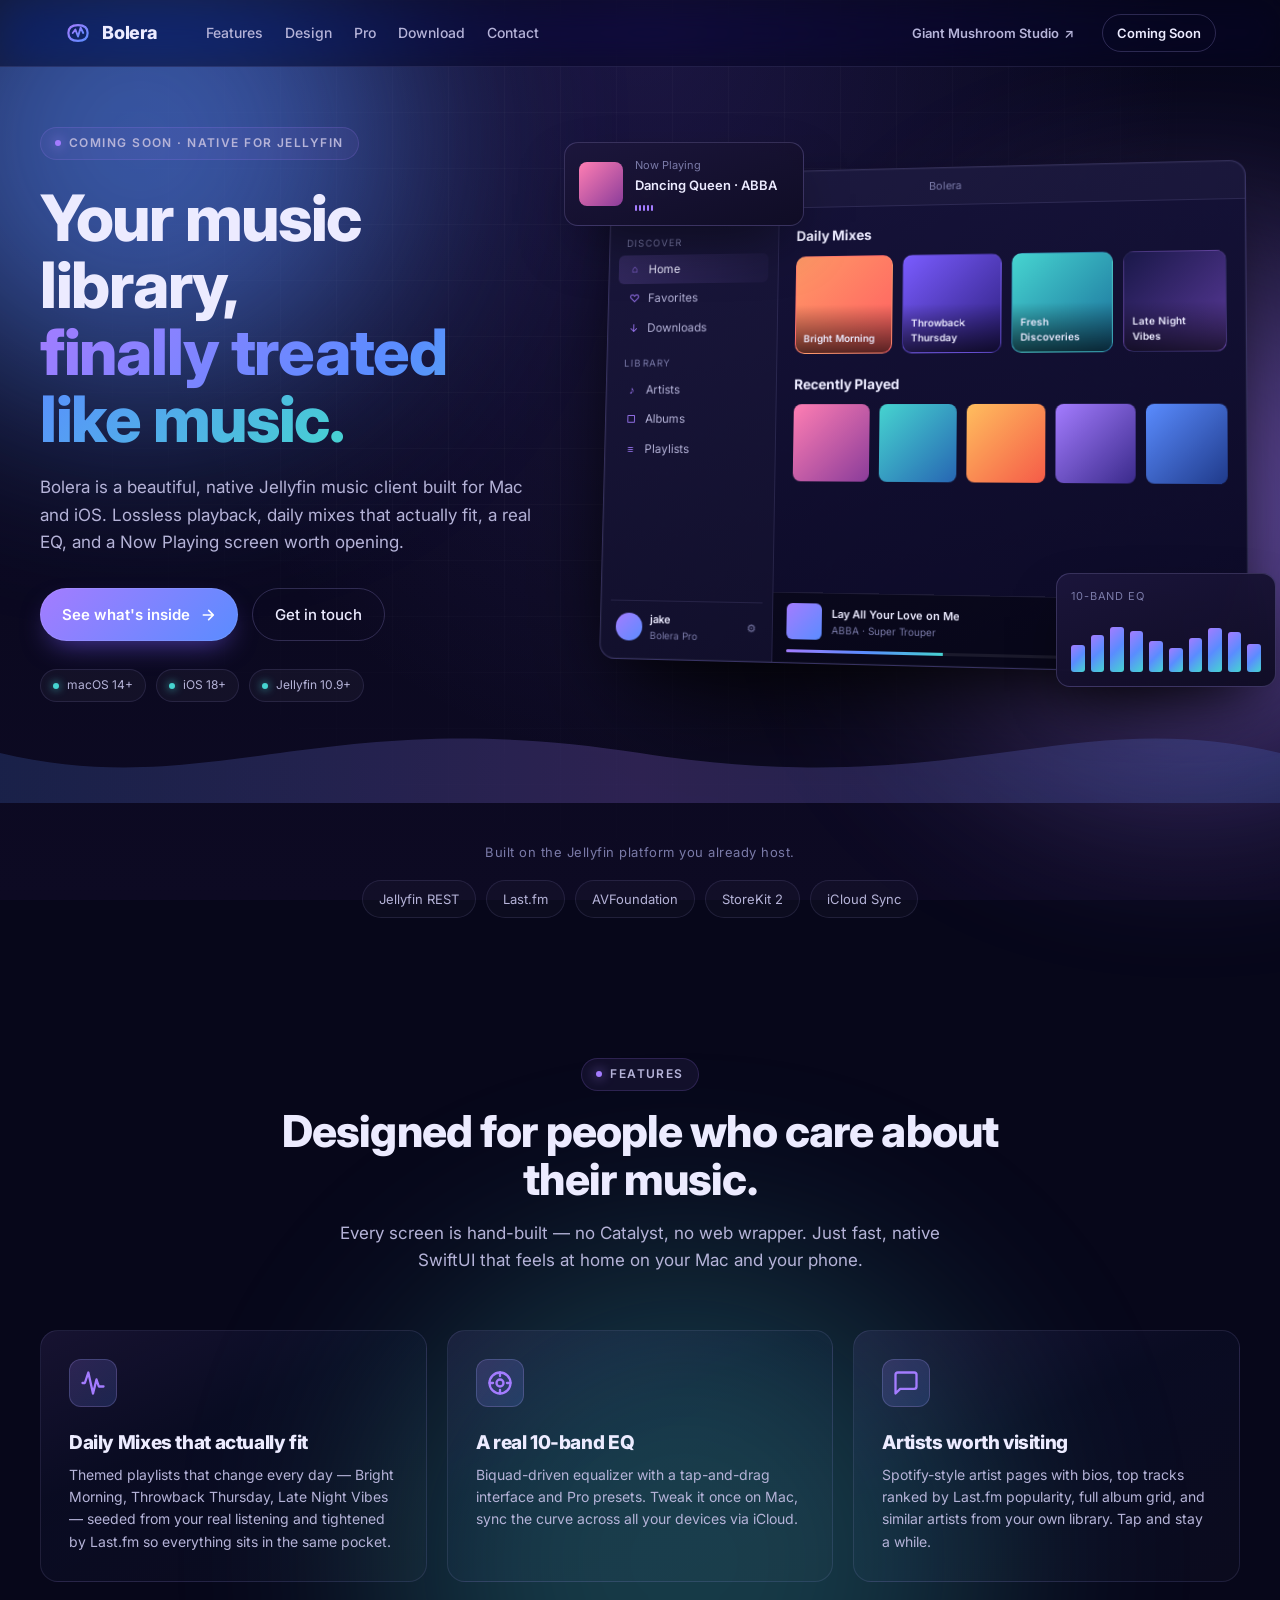
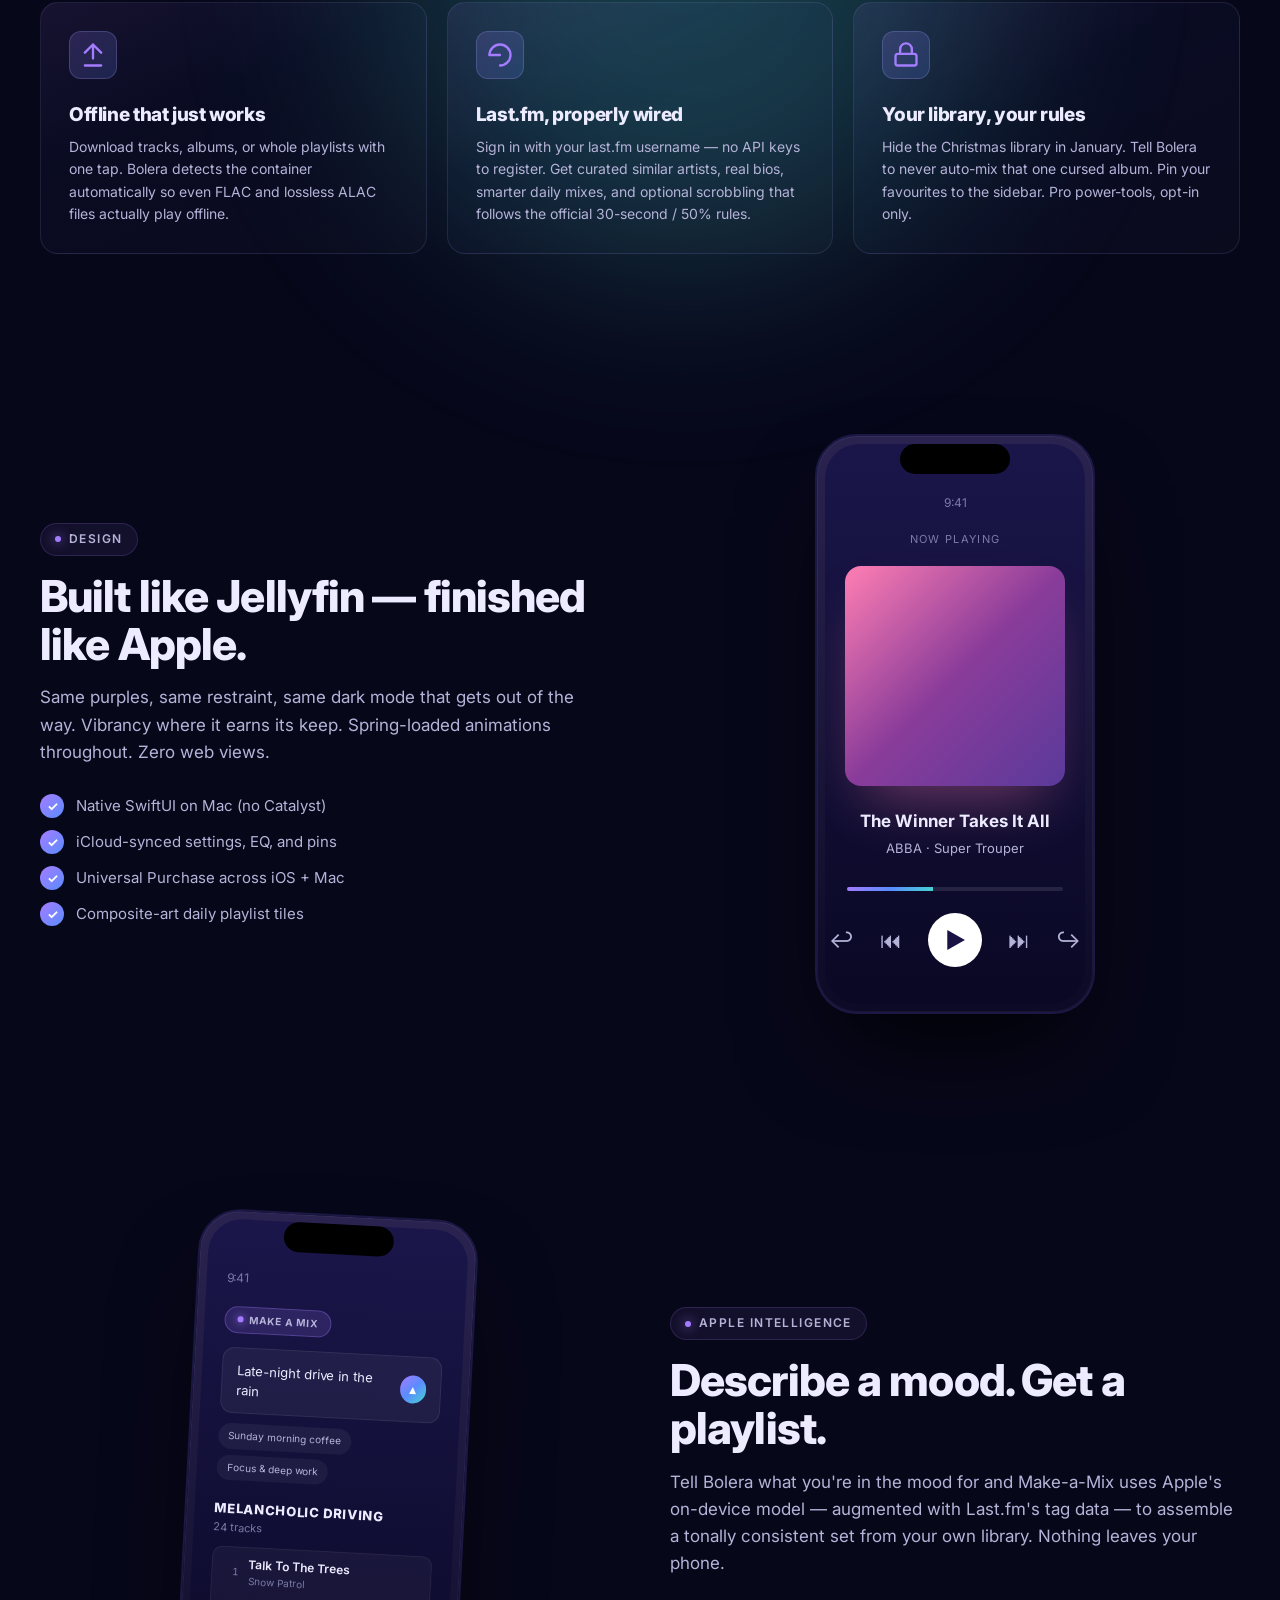
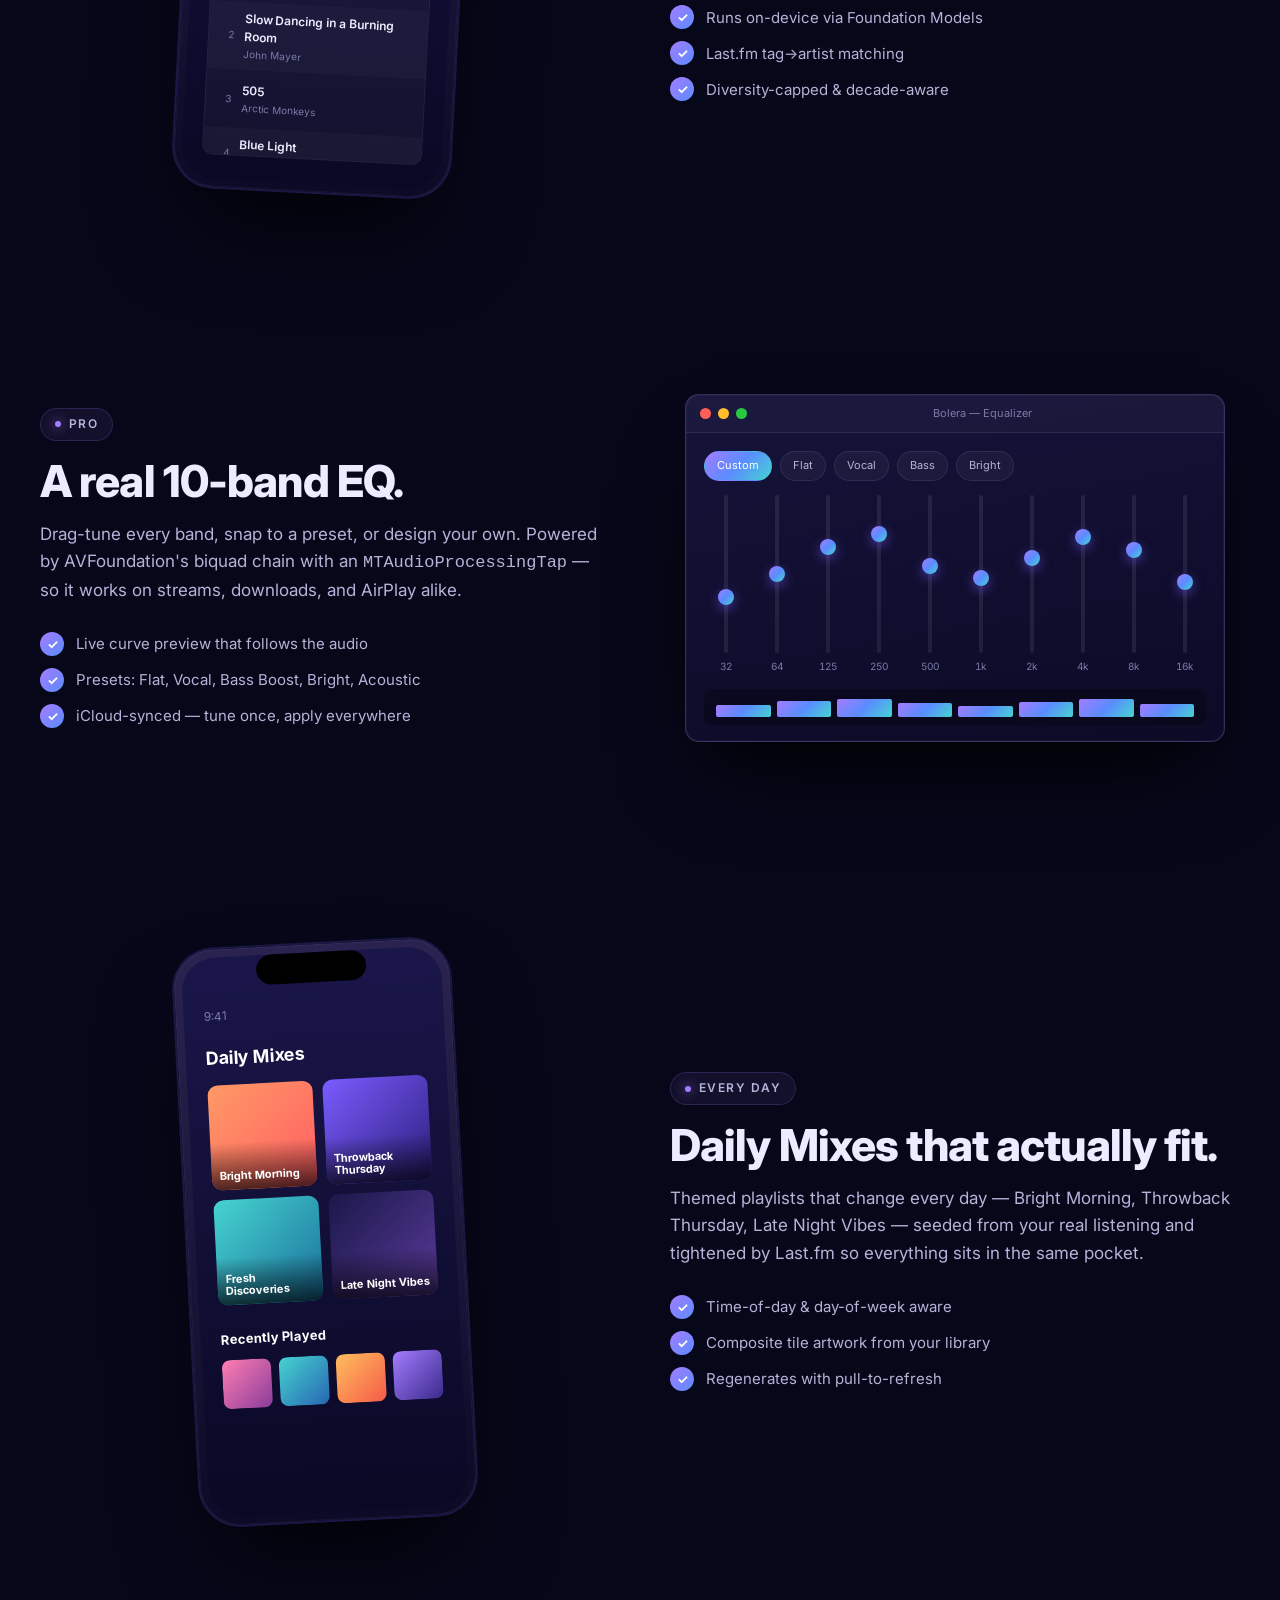
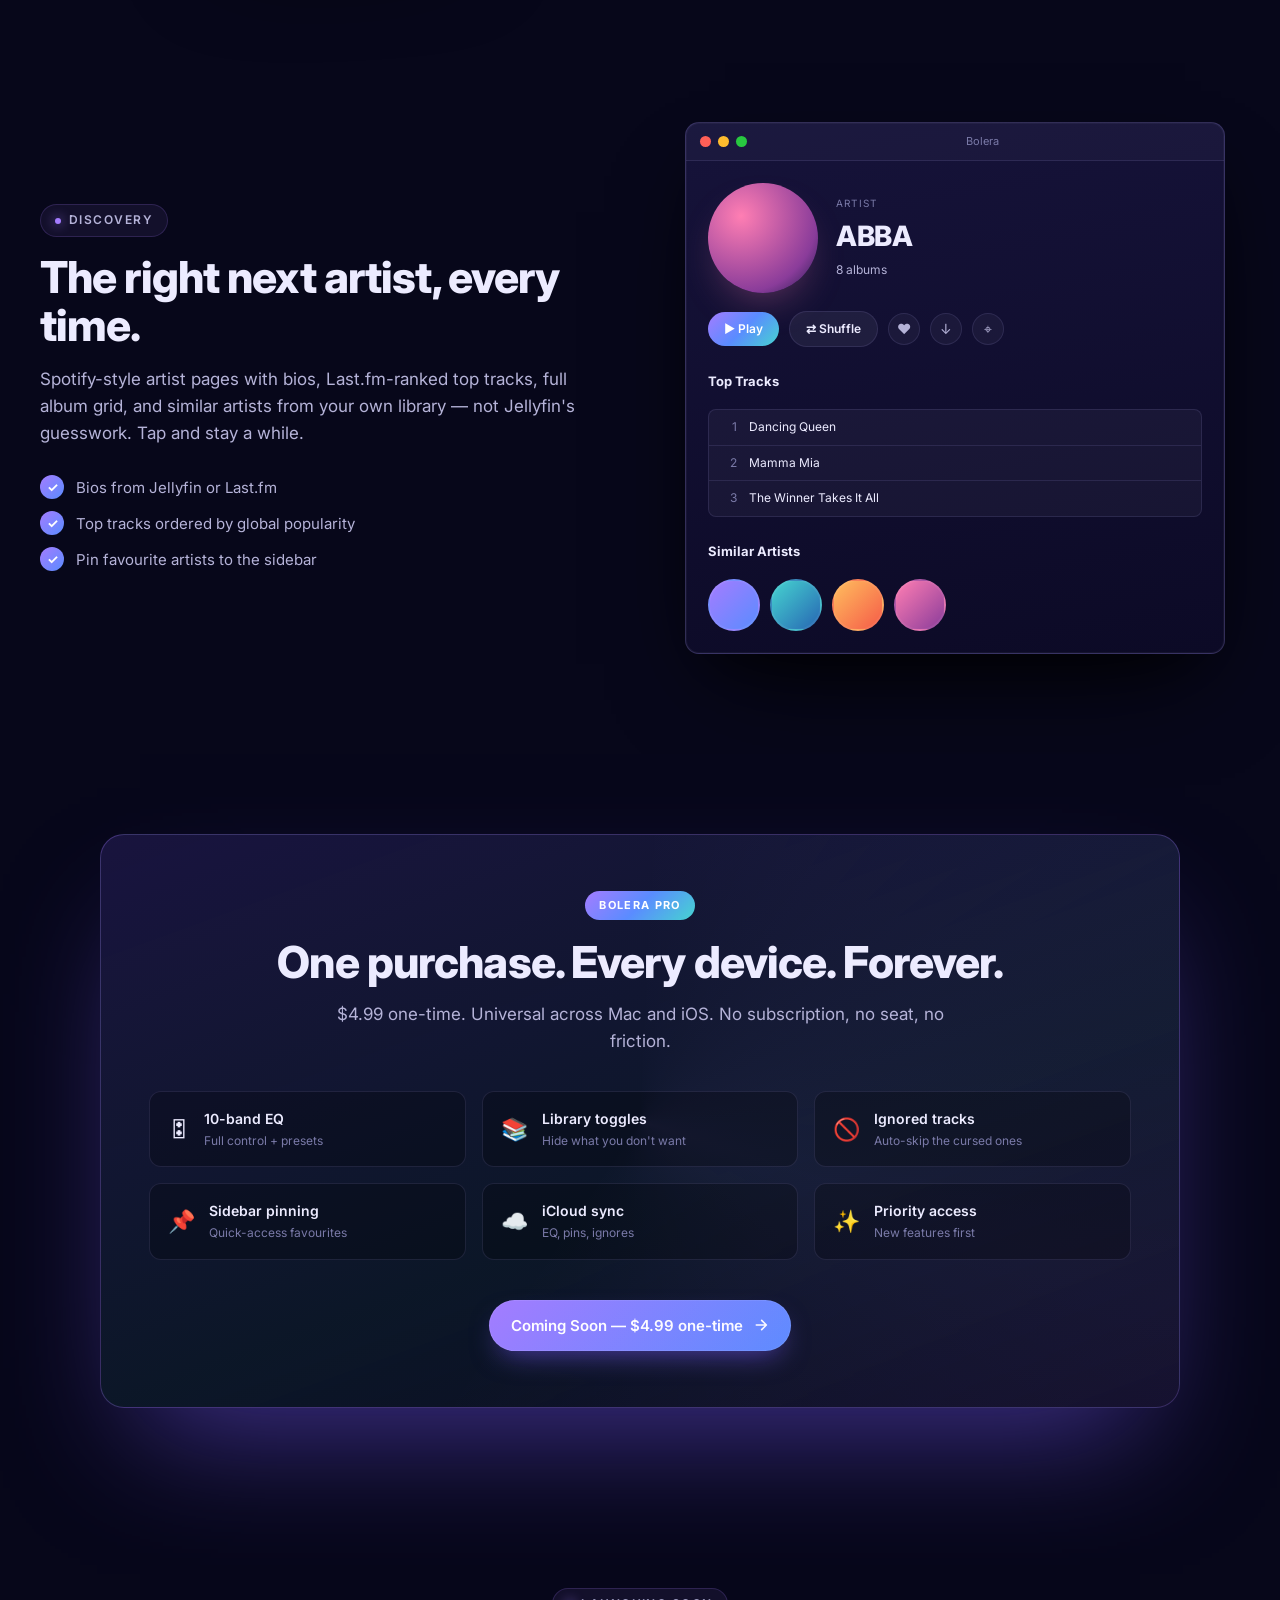
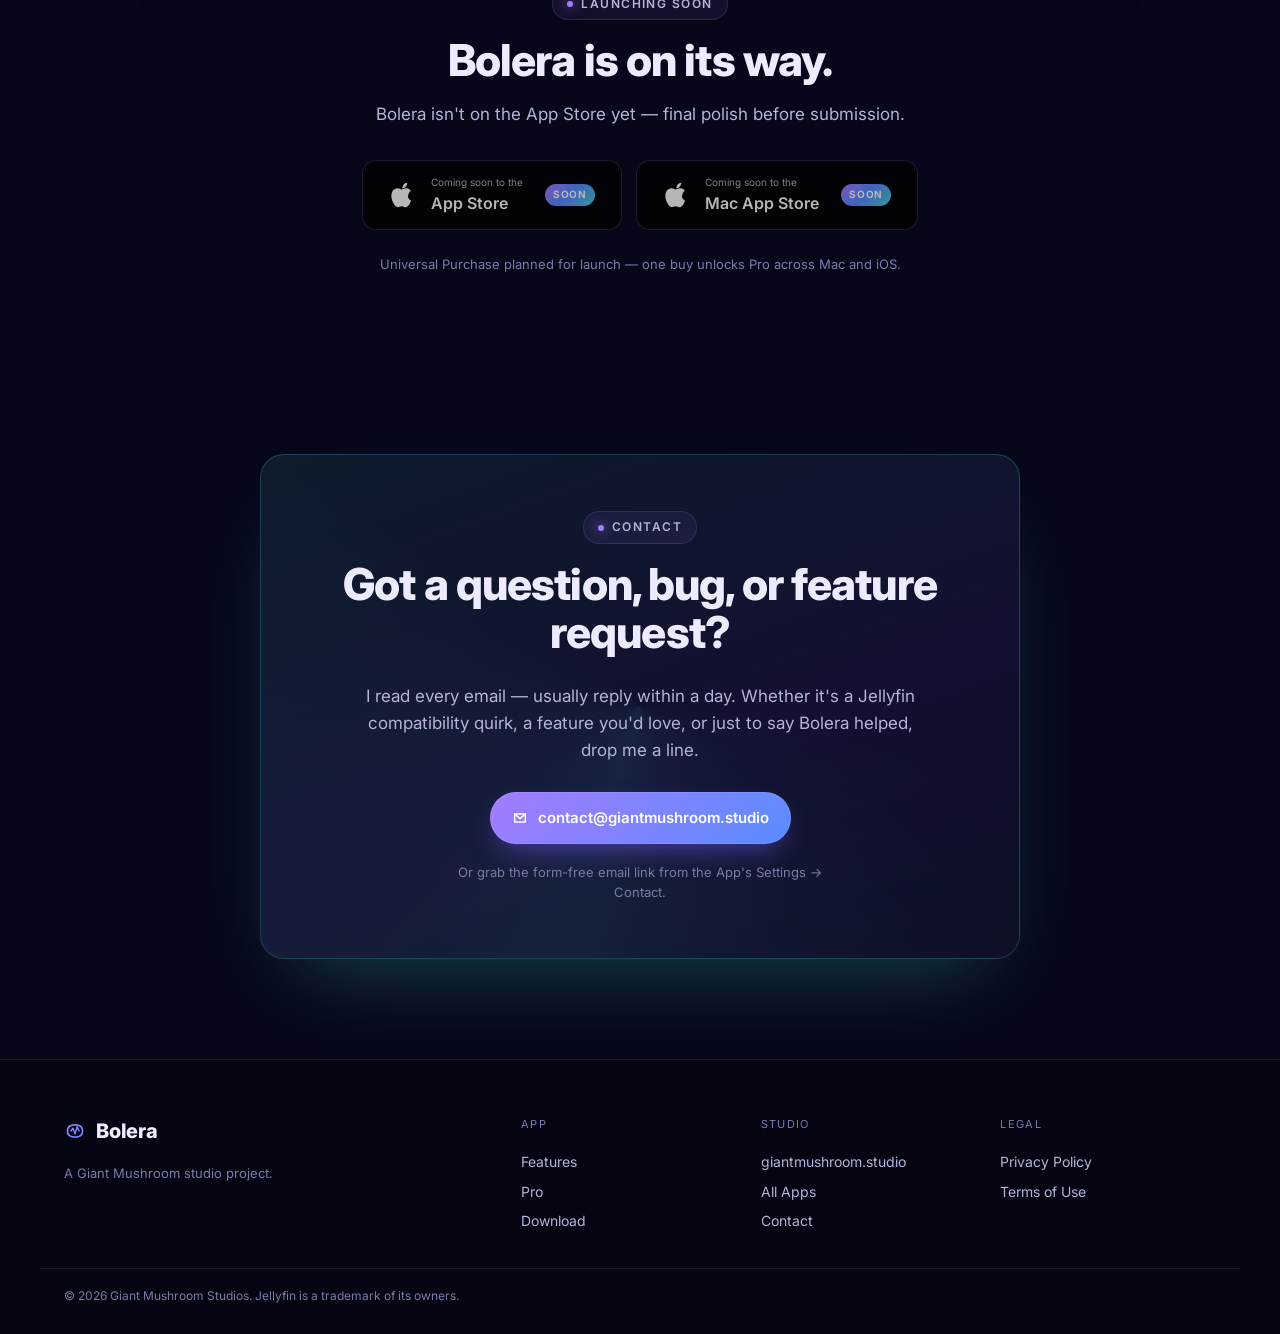
==== commit 4f6feb2a: "Offline downloads breakdown, artist radio, perf, and player fixes Downloads / offline: - Track downl" ====
--- a/marketing/index.html
+++ b/marketing/index.html
@@ -8,7 +8,14 @@
 <link rel="preconnect" href="https://fonts.googleapis.com" />
 <link rel="preconnect" href="https://fonts.gstatic.com" crossorigin />
 <link href="https://fonts.googleapis.com/css2?family=Inter:wght@400;500;600;700;800&display=swap" rel="stylesheet" />
-<link rel="stylesheet" href="styles.css" />
+<link rel="stylesheet" href="styles.css?v=8" />
+<link rel="icon" type="image/png" sizes="32x32" href="favicon_32.png" />
+<link rel="icon" type="image/png" sizes="16x16" href="favicon_16.png" />
+<link rel="icon" type="image/png" sizes="48x48" href="favicon_48.png" />
+<link rel="apple-touch-icon" sizes="180x180" href="favicon_180.png" />
+<link rel="icon" type="image/png" sizes="192x192" href="favicon_192.png" />
+<link rel="icon" type="image/png" sizes="512x512" href="favicon_512.png" />
+<meta name="theme-color" content="#0d0a23" />
 </head>
 <body>
 
@@ -293,6 +300,211 @@
     </div>
   </section>
 
+  <!-- MOOD MIX (AI) -->
+  <section class="design alt">
+    <div class="design-inner">
+      <div class="design-art reveal">
+        <div class="phone phone-tilt-r">
+          <div class="phone-screen mood-screen">
+            <div class="ph-status">9:41</div>
+            <div class="mm-eyebrow"><span class="mm-dot"></span> Make a Mix</div>
+            <div class="mm-prompt">
+              <span>Late-night drive in the rain</span>
+              <span class="mm-arrow">▴</span>
+            </div>
+            <div class="mm-chips">
+              <span>Sunday morning coffee</span>
+              <span>Focus &amp; deep work</span>
+            </div>
+            <div class="mm-mood">MELANCHOLIC DRIVING</div>
+            <div class="mm-meta">24 tracks</div>
+            <ul class="mm-list">
+              <li><span class="mm-i">1</span><span><b>Talk To The Trees</b><i>Snow Patrol</i></span></li>
+              <li><span class="mm-i">2</span><span><b>Slow Dancing in a Burning Room</b><i>John Mayer</i></span></li>
+              <li><span class="mm-i">3</span><span><b>505</b><i>Arctic Monkeys</i></span></li>
+              <li><span class="mm-i">4</span><span><b>Blue Light</b><i>Bloc Party</i></span></li>
+              <li><span class="mm-i">5</span><span><b>The Bad Thing</b><i>Arctic Monkeys</i></span></li>
+            </ul>
+          </div>
+        </div>
+      </div>
+      <div class="design-copy reveal">
+        <span class="eyebrow"><span class="eyebrow-dot"></span> Apple Intelligence</span>
+        <h2>Describe a mood. Get a playlist.</h2>
+        <p class="lede">
+          Tell Bolera what you're in the mood for and Make-a-Mix uses
+          Apple's on-device model — augmented with Last.fm's tag data —
+          to assemble a tonally consistent set from your own library.
+          Nothing leaves your phone.
+        </p>
+        <ul class="checklist">
+          <li><span class="ck">✓</span> Runs on-device via Foundation Models</li>
+          <li><span class="ck">✓</span> Last.fm tag→artist matching</li>
+          <li><span class="ck">✓</span> Diversity-capped &amp; decade-aware</li>
+        </ul>
+      </div>
+    </div>
+  </section>
+
+  <!-- 10-BAND EQ (Mac mock) -->
+  <section class="design">
+    <div class="design-inner">
+      <div class="design-copy reveal">
+        <span class="eyebrow"><span class="eyebrow-dot"></span> Pro</span>
+        <h2>A real 10-band EQ.</h2>
+        <p class="lede">
+          Drag-tune every band, snap to a preset, or design your own.
+          Powered by AVFoundation's biquad chain with an
+          <code>MTAudioProcessingTap</code> — so it works on streams,
+          downloads, and AirPlay alike.
+        </p>
+        <ul class="checklist">
+          <li><span class="ck">✓</span> Live curve preview that follows the audio</li>
+          <li><span class="ck">✓</span> Presets: Flat, Vocal, Bass Boost, Bright, Acoustic</li>
+          <li><span class="ck">✓</span> iCloud-synced — tune once, apply everywhere</li>
+        </ul>
+      </div>
+      <div class="design-art reveal">
+        <div class="mac-window eq-window">
+          <div class="hw-titlebar">
+            <span class="tl-dot tl-r"></span>
+            <span class="tl-dot tl-y"></span>
+            <span class="tl-dot tl-g"></span>
+            <span class="tl-title">Bolera — Equalizer</span>
+          </div>
+          <div class="eq-body">
+            <div class="eq-preset-row">
+              <span class="eq-chip active">Custom</span>
+              <span class="eq-chip">Flat</span>
+              <span class="eq-chip">Vocal</span>
+              <span class="eq-chip">Bass</span>
+              <span class="eq-chip">Bright</span>
+            </div>
+            <div class="eq-grid">
+              <div class="eq-col"><span class="eq-track"><span class="eq-thumb" style="bottom: 30%"></span></span><span class="eq-hz">32</span></div>
+              <div class="eq-col"><span class="eq-track"><span class="eq-thumb" style="bottom: 45%"></span></span><span class="eq-hz">64</span></div>
+              <div class="eq-col"><span class="eq-track"><span class="eq-thumb" style="bottom: 62%"></span></span><span class="eq-hz">125</span></div>
+              <div class="eq-col"><span class="eq-track"><span class="eq-thumb" style="bottom: 70%"></span></span><span class="eq-hz">250</span></div>
+              <div class="eq-col"><span class="eq-track"><span class="eq-thumb" style="bottom: 50%"></span></span><span class="eq-hz">500</span></div>
+              <div class="eq-col"><span class="eq-track"><span class="eq-thumb" style="bottom: 42%"></span></span><span class="eq-hz">1k</span></div>
+              <div class="eq-col"><span class="eq-track"><span class="eq-thumb" style="bottom: 55%"></span></span><span class="eq-hz">2k</span></div>
+              <div class="eq-col"><span class="eq-track"><span class="eq-thumb" style="bottom: 68%"></span></span><span class="eq-hz">4k</span></div>
+              <div class="eq-col"><span class="eq-track"><span class="eq-thumb" style="bottom: 60%"></span></span><span class="eq-hz">8k</span></div>
+              <div class="eq-col"><span class="eq-track"><span class="eq-thumb" style="bottom: 40%"></span></span><span class="eq-hz">16k</span></div>
+            </div>
+            <div class="eq-meter">
+              <span style="--h:60%"></span><span style="--h:80%"></span><span style="--h:90%"></span>
+              <span style="--h:70%"></span><span style="--h:55%"></span><span style="--h:75%"></span>
+              <span style="--h:88%"></span><span style="--h:62%"></span>
+            </div>
+          </div>
+        </div>
+      </div>
+    </div>
+  </section>
+
+  <!-- DAILY MIXES -->
+  <section class="design alt">
+    <div class="design-inner">
+      <div class="design-art reveal">
+        <div class="phone phone-tilt-l">
+          <div class="phone-screen daily-screen">
+            <div class="ph-status">9:41</div>
+            <div class="ph-h2">Daily Mixes</div>
+            <div class="daily-grid">
+              <div class="daily-tile dt-a"><span>Bright Morning</span></div>
+              <div class="daily-tile dt-b"><span>Throwback Thursday</span></div>
+              <div class="daily-tile dt-c"><span>Fresh Discoveries</span></div>
+              <div class="daily-tile dt-d"><span>Late Night Vibes</span></div>
+            </div>
+            <div class="ph-sub left">Recently Played</div>
+            <div class="recent-row">
+              <span class="rc rc-a"></span>
+              <span class="rc rc-b"></span>
+              <span class="rc rc-c"></span>
+              <span class="rc rc-d"></span>
+            </div>
+          </div>
+        </div>
+      </div>
+      <div class="design-copy reveal">
+        <span class="eyebrow"><span class="eyebrow-dot"></span> Every day</span>
+        <h2>Daily Mixes that actually fit.</h2>
+        <p class="lede">
+          Themed playlists that change every day — Bright Morning,
+          Throwback Thursday, Late Night Vibes — seeded from your real
+          listening and tightened by Last.fm so everything sits in the
+          same pocket.
+        </p>
+        <ul class="checklist">
+          <li><span class="ck">✓</span> Time-of-day &amp; day-of-week aware</li>
+          <li><span class="ck">✓</span> Composite tile artwork from your library</li>
+          <li><span class="ck">✓</span> Regenerates with pull-to-refresh</li>
+        </ul>
+      </div>
+    </div>
+  </section>
+
+  <!-- ARTIST DETAIL (Mac mock) -->
+  <section class="design">
+    <div class="design-inner">
+      <div class="design-copy reveal">
+        <span class="eyebrow"><span class="eyebrow-dot"></span> Discovery</span>
+        <h2>The right next artist, every time.</h2>
+        <p class="lede">
+          Spotify-style artist pages with bios, Last.fm-ranked top
+          tracks, full album grid, and similar artists from your own
+          library — not Jellyfin's guesswork. Tap and stay a while.
+        </p>
+        <ul class="checklist">
+          <li><span class="ck">✓</span> Bios from Jellyfin or Last.fm</li>
+          <li><span class="ck">✓</span> Top tracks ordered by global popularity</li>
+          <li><span class="ck">✓</span> Pin favourite artists to the sidebar</li>
+        </ul>
+      </div>
+      <div class="design-art reveal">
+        <div class="mac-window artist-window">
+          <div class="hw-titlebar">
+            <span class="tl-dot tl-r"></span>
+            <span class="tl-dot tl-y"></span>
+            <span class="tl-dot tl-g"></span>
+            <span class="tl-title">Bolera</span>
+          </div>
+          <div class="aw-body">
+            <div class="aw-hero">
+              <div class="aw-portrait"></div>
+              <div class="aw-meta">
+                <div class="aw-kicker">Artist</div>
+                <div class="aw-name">ABBA</div>
+                <div class="aw-sub">8 albums</div>
+              </div>
+            </div>
+            <div class="aw-actions">
+              <span class="aw-pri">▶ Play</span>
+              <span class="aw-sec">⇄ Shuffle</span>
+              <span class="aw-ico">♥</span>
+              <span class="aw-ico">↓</span>
+              <span class="aw-ico">⌖</span>
+            </div>
+            <div class="aw-h">Top Tracks</div>
+            <ul class="aw-list">
+              <li><span>1</span><span>Dancing Queen</span></li>
+              <li><span>2</span><span>Mamma Mia</span></li>
+              <li><span>3</span><span>The Winner Takes It All</span></li>
+            </ul>
+            <div class="aw-h">Similar Artists</div>
+            <div class="aw-similar">
+              <span class="aw-circ"></span>
+              <span class="aw-circ"></span>
+              <span class="aw-circ"></span>
+              <span class="aw-circ"></span>
+            </div>
+          </div>
+        </div>
+      </div>
+    </div>
+  </section>
+
   <!-- PRO -->
   <section id="pro" class="pro">
     <div class="pro-card reveal">
@@ -307,8 +519,8 @@
         <div class="pro-item"><div class="pro-i">📚</div><div><b>Library toggles</b><span>Hide what you don't want</span></div></div>
         <div class="pro-item"><div class="pro-i">🚫</div><div><b>Ignored tracks</b><span>Auto-skip the cursed ones</span></div></div>
         <div class="pro-item"><div class="pro-i">📌</div><div><b>Sidebar pinning</b><span>Quick-access favourites</span></div></div>
-        <div class="pro-item"><div class="pro-i">🚗</div><div><b>CarPlay</b><span>Coming soon</span></div></div>
         <div class="pro-item"><div class="pro-i">☁️</div><div><b>iCloud sync</b><span>EQ, pins, ignores</span></div></div>
+        <div class="pro-item"><div class="pro-i">✨</div><div><b>Priority access</b><span>New features first</span></div></div>
       </div>
       <a class="btn-primary" href="#download">
         <span>Coming Soon — $4.99 one-time</span>
@@ -395,8 +607,8 @@
       </div>
       <div>
         <div class="foot-h">Legal</div>
-        <a href="#">Privacy</a>
-        <a href="#">Terms</a>
+        <a href="privacy.html">Privacy Policy</a>
+        <a href="terms.html">Terms of Use</a>
       </div>
     </div>
   </div>
--- a/marketing/styles.css
+++ b/marketing/styles.css
@@ -31,6 +31,7 @@
 
 html { scroll-behavior: smooth; }
 
+html { overflow-x: hidden; }
 body {
   margin: 0;
   font-family: var(--font);
@@ -39,8 +40,11 @@
   -webkit-font-smoothing: antialiased;
   -moz-osx-font-smoothing: grayscale;
   overflow-x: hidden;
+  max-width: 100vw;
   line-height: 1.55;
 }
+img, svg, video, canvas { max-width: 100%; height: auto; }
+h1, h2, h3, p { overflow-wrap: anywhere; }
 
 img, svg { display: block; max-width: 100%; }
 a { color: inherit; text-decoration: none; }
@@ -349,6 +353,8 @@
   overflow: hidden;
   transform: rotateY(-8deg) rotateX(4deg);
   animation: float-window 8s var(--ease-in-out) infinite alternate;
+  display: flex;
+  flex-direction: column;
 }
 @keyframes float-window {
   0%   { transform: rotateY(-8deg) rotateX(4deg) translateY(0); }
@@ -854,9 +860,401 @@
   font-weight: 800;
 }
 
+/* Alternate-order layout when the art is on the left. */
+.design.alt .design-inner .design-art { order: -1; }
+.design.alt .design-inner .design-copy { order: 0; }
+
+.phone-tilt-l { transform: rotate(-3deg); }
+.phone-tilt-r { transform: rotate(3deg); }
+
 @media (max-width: 920px) {
   .design-inner { grid-template-columns: 1fr; }
-}
+  .design.alt .design-inner .design-art { order: 0; }
+  .phone-tilt-l, .phone-tilt-r { transform: none; }
+}
+
+/* ==========================================================================
+   Mood Mix (Make-a-Mix) phone mock
+   ========================================================================== */
+
+.mood-screen {
+  padding: 50px 20px 24px;
+  align-items: stretch;
+  text-align: left;
+}
+.mm-eyebrow {
+  display: inline-flex;
+  align-items: center;
+  gap: 6px;
+  align-self: flex-start;
+  padding: 5px 12px;
+  border-radius: var(--radius-pill);
+  font-size: 10px;
+  font-weight: 700;
+  text-transform: uppercase;
+  letter-spacing: 0.1em;
+  color: var(--text-dim);
+  background: rgba(164, 124, 255, 0.16);
+  border: 1px solid rgba(164, 124, 255, 0.32);
+  margin-bottom: 14px;
+}
+.mm-dot { width: 6px; height: 6px; border-radius: 50%; background: var(--purple); box-shadow: 0 0 8px var(--purple); }
+.mm-prompt {
+  display: flex;
+  align-items: center;
+  gap: 10px;
+  padding: 12px 14px;
+  border-radius: 12px;
+  background: rgba(255, 255, 255, 0.05);
+  border: 1px solid rgba(255, 255, 255, 0.08);
+  font-size: 13px;
+  margin-bottom: 10px;
+}
+.mm-arrow {
+  margin-left: auto;
+  width: 28px; height: 28px;
+  border-radius: 50%;
+  display: inline-flex;
+  align-items: center;
+  justify-content: center;
+  background: var(--grad-main);
+  color: white;
+  font-size: 14px;
+}
+.mm-chips {
+  display: flex;
+  gap: 6px;
+  flex-wrap: wrap;
+  margin-bottom: 18px;
+}
+.mm-chips span {
+  font-size: 10px;
+  padding: 5px 10px;
+  border-radius: var(--radius-pill);
+  background: rgba(255, 255, 255, 0.05);
+  color: var(--text-dim);
+}
+.mm-mood {
+  font-size: 13px;
+  font-weight: 800;
+  letter-spacing: 0.05em;
+}
+.mm-meta {
+  font-size: 11px;
+  color: var(--text-faint);
+  margin-bottom: 10px;
+}
+.mm-list {
+  list-style: none;
+  margin: 0;
+  padding: 0;
+  display: flex;
+  flex-direction: column;
+  gap: 4px;
+  overflow: hidden;
+  border-radius: 10px;
+  background: rgba(255, 255, 255, 0.04);
+  border: 1px solid rgba(255, 255, 255, 0.06);
+  animation: mm-fadein 0.6s var(--ease-out);
+}
+.mm-list li {
+  display: flex;
+  align-items: center;
+  gap: 10px;
+  padding: 8px 12px;
+  font-size: 12px;
+}
+.mm-list .mm-i {
+  width: 14px;
+  text-align: right;
+  font-size: 10px;
+  color: var(--text-faint);
+  font-variant-numeric: tabular-nums;
+}
+.mm-list b { display: block; font-weight: 600; font-size: 12px; }
+.mm-list i { display: block; font-style: normal; font-size: 10px; color: var(--text-faint); }
+.mm-list li:nth-child(even) { background: rgba(255, 255, 255, 0.025); }
+
+@keyframes mm-fadein {
+  from { opacity: 0; transform: translateY(8px); }
+  to   { opacity: 1; transform: translateY(0); }
+}
+
+/* ==========================================================================
+   Daily Mixes phone mock
+   ========================================================================== */
+
+.daily-screen {
+  padding: 50px 20px 24px;
+  align-items: stretch;
+  text-align: left;
+}
+.daily-screen .ph-h2 {
+  margin-bottom: 14px;
+  text-transform: none;
+  letter-spacing: -0.01em;
+  font-size: 18px;
+  font-weight: 700;
+  color: white;
+}
+.daily-grid {
+  display: grid;
+  grid-template-columns: repeat(2, 1fr);
+  gap: 10px;
+  margin-bottom: 20px;
+}
+.daily-tile {
+  position: relative;
+  aspect-ratio: 1;
+  border-radius: 10px;
+  overflow: hidden;
+}
+.daily-tile::after {
+  content: "";
+  position: absolute; inset: 0;
+  background: linear-gradient(180deg, transparent 55%, rgba(0, 0, 0, 0.7));
+}
+.daily-tile span {
+  position: absolute;
+  bottom: 8px; left: 8px; right: 8px;
+  font-size: 11px;
+  font-weight: 700;
+  color: white;
+  z-index: 1;
+  line-height: 1.1;
+}
+.dt-a { background: linear-gradient(135deg, #ff9966, #ff5e62); }
+.dt-b { background: linear-gradient(135deg, #7a5cff, #2c1e7c); }
+.dt-c { background: linear-gradient(135deg, #46d4d0, #1a6f9b); }
+.dt-d { background: linear-gradient(135deg, #1a1849, #5a3a9a); }
+.ph-sub.left {
+  align-self: flex-start;
+  font-size: 13px;
+  font-weight: 700;
+  color: white;
+  margin-bottom: 10px;
+}
+.recent-row {
+  display: flex;
+  gap: 8px;
+  overflow: hidden;
+}
+.recent-row .rc {
+  flex: 1;
+  aspect-ratio: 1;
+  border-radius: 8px;
+}
+.rc-a { background: linear-gradient(135deg, #ff7eb3, #8a3c9a); }
+.rc-b { background: linear-gradient(135deg, #46d4d0, #2766b3); }
+.rc-c { background: linear-gradient(135deg, #ffbe5e, #f55b48); }
+.rc-d { background: linear-gradient(135deg, #a47cff, #3a2a8b); }
+
+/* ==========================================================================
+   Mac window mock (generic) + EQ window
+   ========================================================================== */
+
+.mac-window {
+  width: 100%;
+  max-width: 540px;
+  background: linear-gradient(170deg, #16133a, #0c0a26);
+  border-radius: 14px;
+  border: 1px solid var(--border-strong);
+  box-shadow: var(--shadow-card),
+              0 50px 100px -40px rgba(0, 0, 0, 0.9);
+  overflow: hidden;
+  margin: 0 auto;
+  animation: float-window 8s var(--ease-in-out) infinite alternate;
+}
+.eq-window .eq-body {
+  padding: 18px 18px 16px;
+  display: flex;
+  flex-direction: column;
+  gap: 14px;
+}
+.eq-preset-row {
+  display: flex;
+  gap: 8px;
+}
+.eq-chip {
+  font-size: 11px;
+  padding: 5px 12px;
+  border-radius: var(--radius-pill);
+  background: rgba(255, 255, 255, 0.04);
+  color: var(--text-dim);
+  border: 1px solid var(--border);
+}
+.eq-chip.active {
+  background: var(--grad-main);
+  color: white;
+  border-color: transparent;
+}
+.eq-grid {
+  display: grid;
+  grid-template-columns: repeat(10, 1fr);
+  gap: 8px;
+  height: 180px;
+}
+.eq-col {
+  display: flex;
+  flex-direction: column;
+  align-items: center;
+  justify-content: flex-end;
+  gap: 6px;
+}
+.eq-track {
+  position: relative;
+  width: 4px;
+  height: 100%;
+  background: rgba(255, 255, 255, 0.08);
+  border-radius: 2px;
+}
+.eq-thumb {
+  position: absolute;
+  left: 50%;
+  width: 16px;
+  height: 16px;
+  border-radius: 50%;
+  background: var(--grad-main);
+  transform: translateX(-50%);
+  box-shadow: 0 4px 12px rgba(122, 92, 255, 0.5);
+  animation: eq-wiggle 4s var(--ease-in-out) infinite;
+}
+.eq-col:nth-child(odd) .eq-thumb { animation-delay: -1s; }
+.eq-col:nth-child(3n) .eq-thumb { animation-delay: -2s; }
+@keyframes eq-wiggle {
+  0%, 100% { transform: translateX(-50%) translateY(0); }
+  50%      { transform: translateX(-50%) translateY(-6px); }
+}
+.eq-hz {
+  font-size: 10px;
+  color: var(--text-faint);
+  font-variant-numeric: tabular-nums;
+}
+.eq-meter {
+  display: flex;
+  align-items: flex-end;
+  gap: 6px;
+  height: 36px;
+  padding: 8px 12px;
+  background: rgba(0, 0, 0, 0.3);
+  border-radius: 8px;
+}
+.eq-meter span {
+  flex: 1;
+  height: var(--h);
+  background: var(--grad-main);
+  border-radius: 2px;
+  animation: eq-bounce 1.8s var(--ease-in-out) infinite;
+}
+.eq-meter span:nth-child(odd) { animation-delay: -0.5s; }
+.eq-meter span:nth-child(3n) { animation-delay: -1.1s; }
+
+/* ==========================================================================
+   Artist Mac mock
+   ========================================================================== */
+
+.artist-window .aw-body {
+  padding: 22px;
+  display: flex;
+  flex-direction: column;
+  gap: 18px;
+}
+.aw-hero {
+  display: flex;
+  align-items: center;
+  gap: 18px;
+}
+.aw-portrait {
+  width: 110px;
+  height: 110px;
+  border-radius: 50%;
+  background: radial-gradient(circle at 30% 30%, #ff7eb3, #8a3c9a 70%, #1a1849);
+  box-shadow: 0 18px 40px -16px rgba(255, 126, 179, 0.4);
+}
+.aw-kicker {
+  font-size: 10px;
+  text-transform: uppercase;
+  letter-spacing: 0.12em;
+  color: var(--text-faint);
+}
+.aw-name {
+  font-size: 28px;
+  font-weight: 800;
+  letter-spacing: -0.01em;
+  margin-top: 4px;
+}
+.aw-sub {
+  font-size: 12px;
+  color: var(--text-dim);
+  margin-top: 2px;
+}
+.aw-actions {
+  display: flex;
+  gap: 10px;
+  align-items: center;
+}
+.aw-pri, .aw-sec {
+  font-size: 12px;
+  padding: 8px 16px;
+  border-radius: var(--radius-pill);
+  font-weight: 600;
+}
+.aw-pri { background: var(--grad-main); color: white; }
+.aw-sec { background: rgba(255, 255, 255, 0.06); color: var(--text); border: 1px solid var(--border); }
+.aw-ico {
+  width: 32px; height: 32px;
+  display: inline-flex;
+  align-items: center;
+  justify-content: center;
+  font-size: 14px;
+  color: var(--text-dim);
+  background: rgba(255, 255, 255, 0.04);
+  border-radius: 50%;
+  border: 1px solid var(--border);
+}
+.aw-h {
+  font-size: 13px;
+  font-weight: 700;
+  color: var(--text);
+  margin-top: 6px;
+}
+.aw-list {
+  list-style: none;
+  margin: 0; padding: 0;
+  border-radius: 8px;
+  background: rgba(255, 255, 255, 0.04);
+  border: 1px solid var(--border);
+  overflow: hidden;
+}
+.aw-list li {
+  display: flex;
+  align-items: center;
+  gap: 12px;
+  padding: 8px 14px;
+  font-size: 12px;
+}
+.aw-list li:not(:last-child) {
+  border-bottom: 1px solid var(--border);
+}
+.aw-list li span:first-child {
+  color: var(--text-faint);
+  width: 14px;
+  text-align: right;
+}
+.aw-similar {
+  display: flex;
+  gap: 10px;
+}
+.aw-circ {
+  width: 52px;
+  height: 52px;
+  border-radius: 50%;
+  background: linear-gradient(135deg, var(--purple), var(--blue));
+  border: 2px solid rgba(255, 255, 255, 0.06);
+}
+.aw-circ:nth-child(2) { background: linear-gradient(135deg, #46d4d0, #2766b3); }
+.aw-circ:nth-child(3) { background: linear-gradient(135deg, #ffbe5e, #f55b48); }
+.aw-circ:nth-child(4) { background: linear-gradient(135deg, #ff7eb3, #8a3c9a); }
 
 /* ==========================================================================
    Pro
@@ -1004,6 +1402,179 @@
 }
 
 /* ==========================================================================
+   Mobile catch-all overrides
+   ========================================================================== */
+
+@media (max-width: 720px) {
+  /* Nav: hide all secondary links so brand + CTA fit comfortably. */
+  .nav-inner {
+    gap: 12px;
+    padding: 12px 16px;
+    max-width: 100vw;
+  }
+  .studio-link, .nav-links { display: none; }
+
+  /* Hard-cap every section's content + kill any horizontal bleed. */
+  main, section, .hero-inner, .design-inner, .grid, .pro-card,
+  .dl-inner, .contact-card, .nav-inner, .foot-inner {
+    max-width: 100vw;
+    box-sizing: border-box;
+  }
+  .hero-art, .hero-copy, .design-art, .design-copy {
+    min-width: 0;
+    max-width: 100%;
+  }
+  .hero-window, .mac-window, .phone {
+    width: 100%;
+    min-width: 0;
+    max-width: 100%;
+    box-sizing: border-box;
+  }
+
+  /* Hero — drop tilt + floating cards on small screens. */
+  .hero { padding: 32px 16px 0; }
+  .hero-inner { gap: 28px; padding-bottom: 40px; }
+  h1 { font-size: clamp(34px, 8vw, 44px); }
+  /* Preserve the mock's identity — rounded corners, no clipped
+     content — by locking the window to its design dimensions and
+     scaling the whole thing down to fit the viewport. Flexbox
+     centring + transform-origin top-center keeps the scale
+     visually centered without fragile translate maths. */
+  .hero-art {
+    perspective: none;
+    width: 100%;
+    max-width: 100%;
+    aspect-ratio: 340 / 540;
+    display: flex;
+    justify-content: center;
+    align-items: flex-start;
+    /* Don't clip the window's drop shadow — that produced a hard
+       cropped "box" edge below the preview. */
+    overflow: visible;
+    margin: 0 auto;
+  }
+  .fc-now, .fc-eq { display: none; }
+  .hero-window {
+    width: 340px;
+    height: 540px;
+    min-height: 0;
+    overflow: hidden;
+    animation: none !important;
+    flex-shrink: 0;
+    transform-origin: top center;
+    transform: scale(min(1, calc((100vw - 32px) / 340)));
+  }
+  .hero-window .hw-body {
+    grid-template-columns: 130px 1fr;
+    flex: 1;
+    min-height: 0;
+  }
+  .hw-main { overflow: hidden; }
+  .hw-player { position: static; }
+  .hw-sidebar { padding: 8px 6px; }
+  .hw-section { font-size: 9px; padding: 10px 6px 3px; }
+  .hw-row { font-size: 11px; padding: 5px 6px; }
+  .hw-main { padding: 12px 12px 0; }
+  .hw-tiles { gap: 6px; }
+  .hw-tile-name { font-size: 8px; bottom: 4px; left: 4px; }
+  .hw-album { width: 56px; height: 56px; }
+  .hw-player {
+    grid-template-columns: 28px 1fr auto;
+    padding: 8px 10px;
+    /* Anchor the player bar at the bottom regardless of intrinsic
+       content height so the mock always shows it. */
+    position: sticky;
+    bottom: 0;
+  }
+  .hw-art-mini { width: 28px; height: 28px; }
+  .hw-title { font-size: 10px; }
+  .hw-sub { font-size: 9px; }
+  .hw-controls { gap: 8px; font-size: 11px; }
+  .hw-controls .play { font-size: 13px; }
+  .hero-wave { height: 60px; }
+
+  /* Features grid — single col already at 580px; keep generous padding. */
+  .features { padding: 56px 16px; }
+  .section-head h2, h2 { font-size: clamp(26px, 6vw, 32px); }
+  .card { padding: 22px; }
+
+  /* Design strip — stack + drop tilts, shrink phone/Mac mocks. */
+  .design { padding: 64px 16px; }
+  .design-inner { gap: 32px; }
+  .phone {
+    width: 240px;
+    height: 500px;
+    transform: none !important;
+    animation: none !important;
+  }
+  .phone-screen { padding: 44px 16px 18px; }
+  .ph-art { width: 180px; height: 180px; }
+  .ph-title { font-size: 15px; }
+  .ph-sub { font-size: 12px; }
+  .ph-play { width: 46px; height: 46px; font-size: 18px; }
+  .mac-window {
+    max-width: 100%;
+    animation: none !important;
+  }
+  .mac-window .hw-titlebar { padding: 8px 10px; }
+  .eq-window .eq-body { padding: 14px 12px 12px; gap: 10px; }
+  .eq-grid { height: 130px; gap: 5px; }
+  .eq-thumb { width: 12px; height: 12px; }
+  .eq-hz { font-size: 9px; }
+  .eq-chip { font-size: 10px; padding: 4px 9px; }
+  .eq-meter { height: 28px; padding: 6px 10px; gap: 4px; }
+  .artist-window .aw-body { padding: 16px; gap: 14px; }
+  .aw-portrait { width: 84px; height: 84px; }
+  .aw-name { font-size: 22px; }
+  .aw-pri, .aw-sec { font-size: 11px; padding: 6px 12px; }
+  .aw-ico { width: 28px; height: 28px; font-size: 12px; }
+  .aw-circ { width: 44px; height: 44px; }
+  .aw-similar { gap: 8px; }
+
+  /* Mood Mix mock cleanup. */
+  .mood-screen .mm-list li { padding: 6px 10px; }
+  .mood-screen .mm-list b { font-size: 11px; }
+  .mood-screen .mm-list i { font-size: 9px; }
+  .mm-prompt { font-size: 12px; padding: 10px 12px; }
+  .mm-chips span { font-size: 9px; padding: 4px 8px; }
+  .mm-mood { font-size: 12px; }
+
+  /* Daily Mixes mock. */
+  .daily-grid { gap: 8px; }
+  .daily-tile span { font-size: 10px; }
+  .recent-row .rc { border-radius: 6px; }
+
+  /* Pro card — single column, smaller padding. */
+  .pro { padding: 48px 16px; }
+  .pro-card { padding: 36px 20px; }
+  .pro-grid { grid-template-columns: 1fr; gap: 10px; }
+
+  /* Download / Contact / Footer paddings. */
+  .download { padding: 56px 16px 72px; }
+  .contact { padding: 48px 16px 72px; }
+  .contact-card { padding: 32px 18px; }
+  .dl-pill { padding: 12px 18px; gap: 10px; }
+  .dl-soon-tag { display: none; }
+  .foot-inner { padding: 40px 16px 24px; gap: 28px; }
+  .foot-cols { grid-template-columns: 1fr 1fr; gap: 18px; }
+  .foot-bottom { padding: 14px 16px 22px; font-size: 11px; }
+
+  /* Trust pills wrap nicely. */
+  .trust { padding: 24px 16px 40px; }
+}
+
+@media (max-width: 420px) {
+  /* Tighten further for narrow phones. */
+  h1 { font-size: 32px; }
+  h2 { font-size: 24px; }
+  .lede { font-size: 15px; }
+  .hero-window .hw-body { grid-template-columns: 110px 1fr; }
+  .hw-album { width: 48px; height: 48px; }
+  .pro-card h2 { max-width: none; }
+  .btn-primary, .btn-ghost { font-size: 14px; padding: 12px 18px; }
+}
+
+/* ==========================================================================
    Contact
    ========================================================================== */
 
@@ -1047,6 +1618,59 @@
 }
 
 /* ==========================================================================
+   Legal pages (Privacy / Terms)
+   ========================================================================== */
+
+.legal { padding: 80px 24px 100px; }
+.legal-card {
+  max-width: 760px;
+  margin: 0 auto;
+  padding: 56px clamp(28px, 5vw, 56px);
+  border-radius: 20px;
+  background: linear-gradient(160deg, rgba(164,124,255,0.06), rgba(15, 12, 36, 0.6));
+  border: 1px solid var(--border);
+  box-shadow: 0 30px 80px -40px rgba(0,0,0,0.6);
+}
+.legal-card h1 {
+  font-size: clamp(32px, 4.5vw, 44px);
+  margin: 18px 0 6px;
+}
+.legal-card h2 {
+  font-size: 18px;
+  margin: 32px 0 8px;
+  color: var(--text);
+}
+.legal-card .meta {
+  font-size: 12px;
+  color: var(--text-faint);
+  text-transform: uppercase;
+  letter-spacing: 0.08em;
+  margin: 0 0 18px;
+}
+.legal-card p, .legal-card li {
+  color: var(--text-dim);
+  font-size: 15px;
+  line-height: 1.65;
+}
+.legal-card ul {
+  margin: 10px 0 4px 0;
+  padding-left: 22px;
+}
+.legal-card li { margin-bottom: 6px; }
+.legal-card a {
+  color: var(--purple);
+  text-decoration: none;
+  border-bottom: 1px solid rgba(164,124,255,0.4);
+}
+.legal-card a:hover { border-bottom-color: var(--purple); }
+.legal-card strong { color: var(--text); }
+.legal-card em { color: var(--text); font-style: italic; }
+.legal-card .lede {
+  font-size: 16px;
+  margin-bottom: 8px;
+}
+
+/* ==========================================================================
    Footer
    ========================================================================== */
 
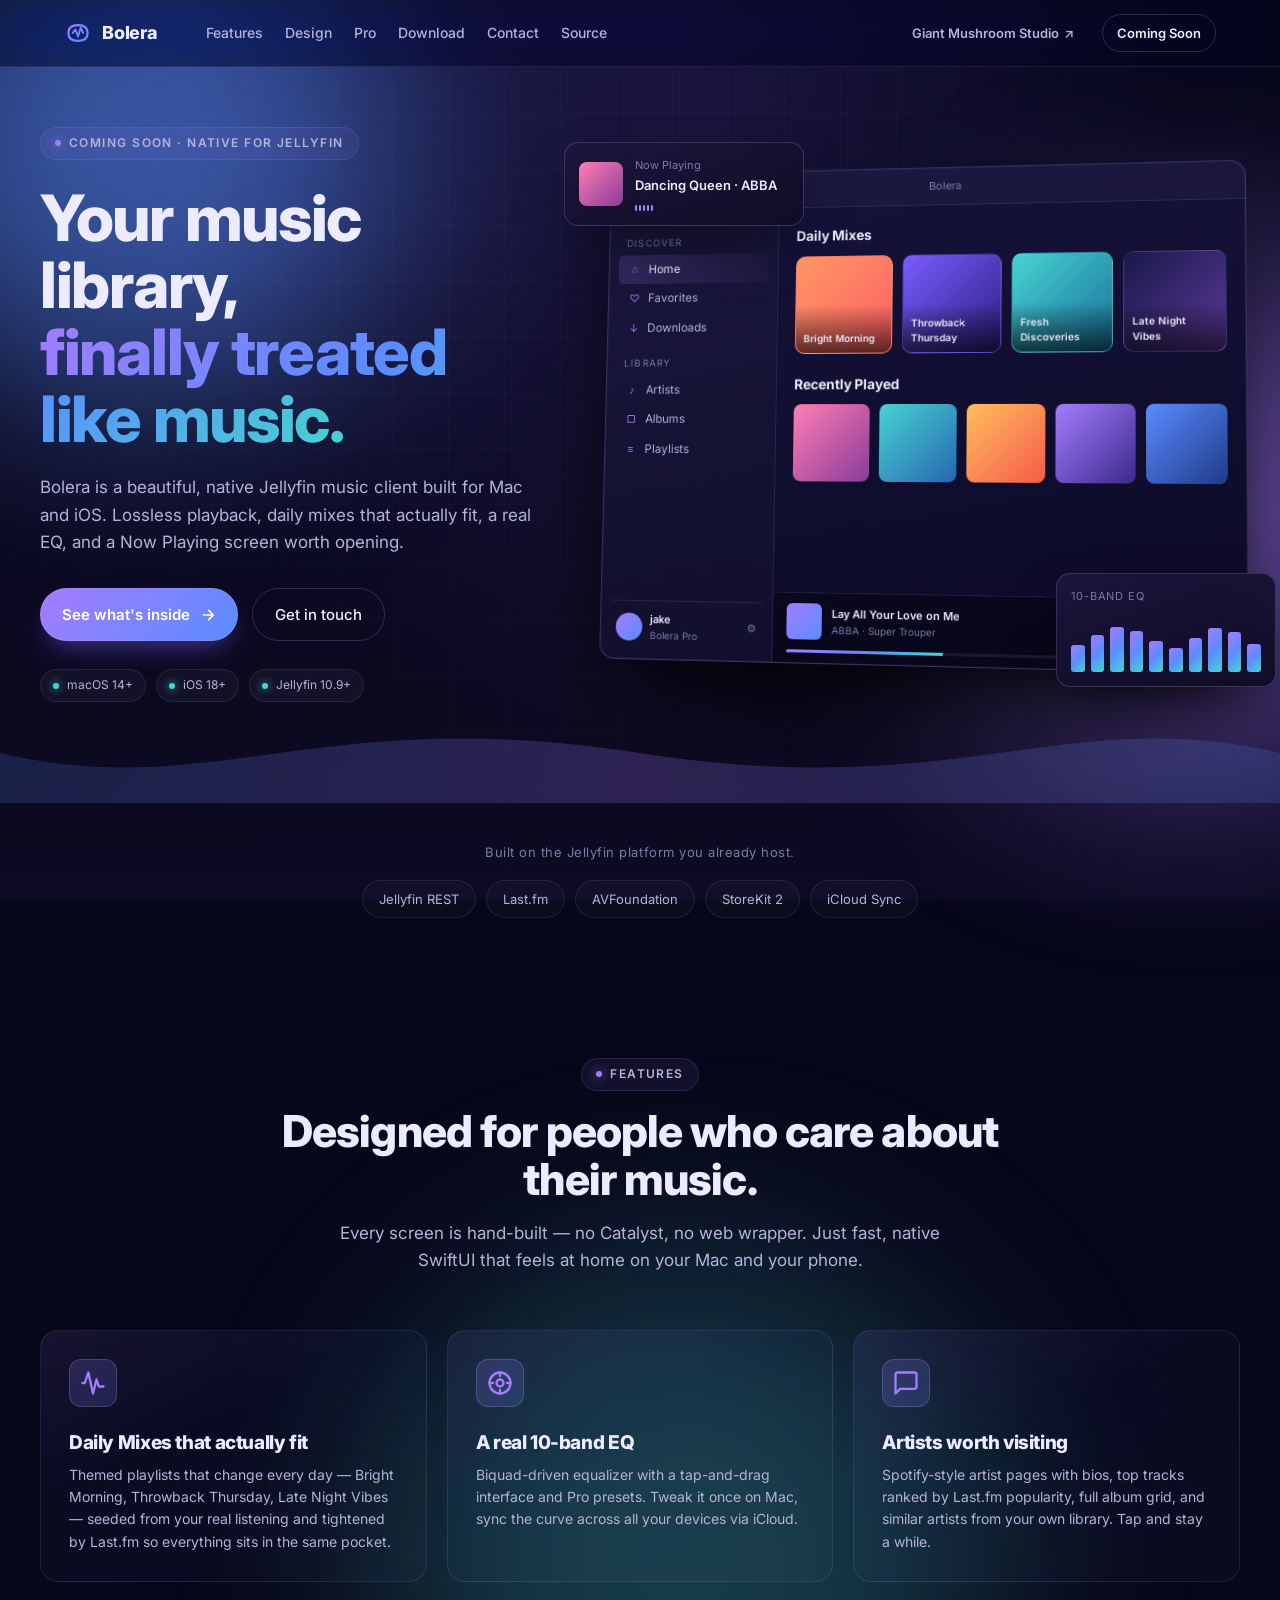
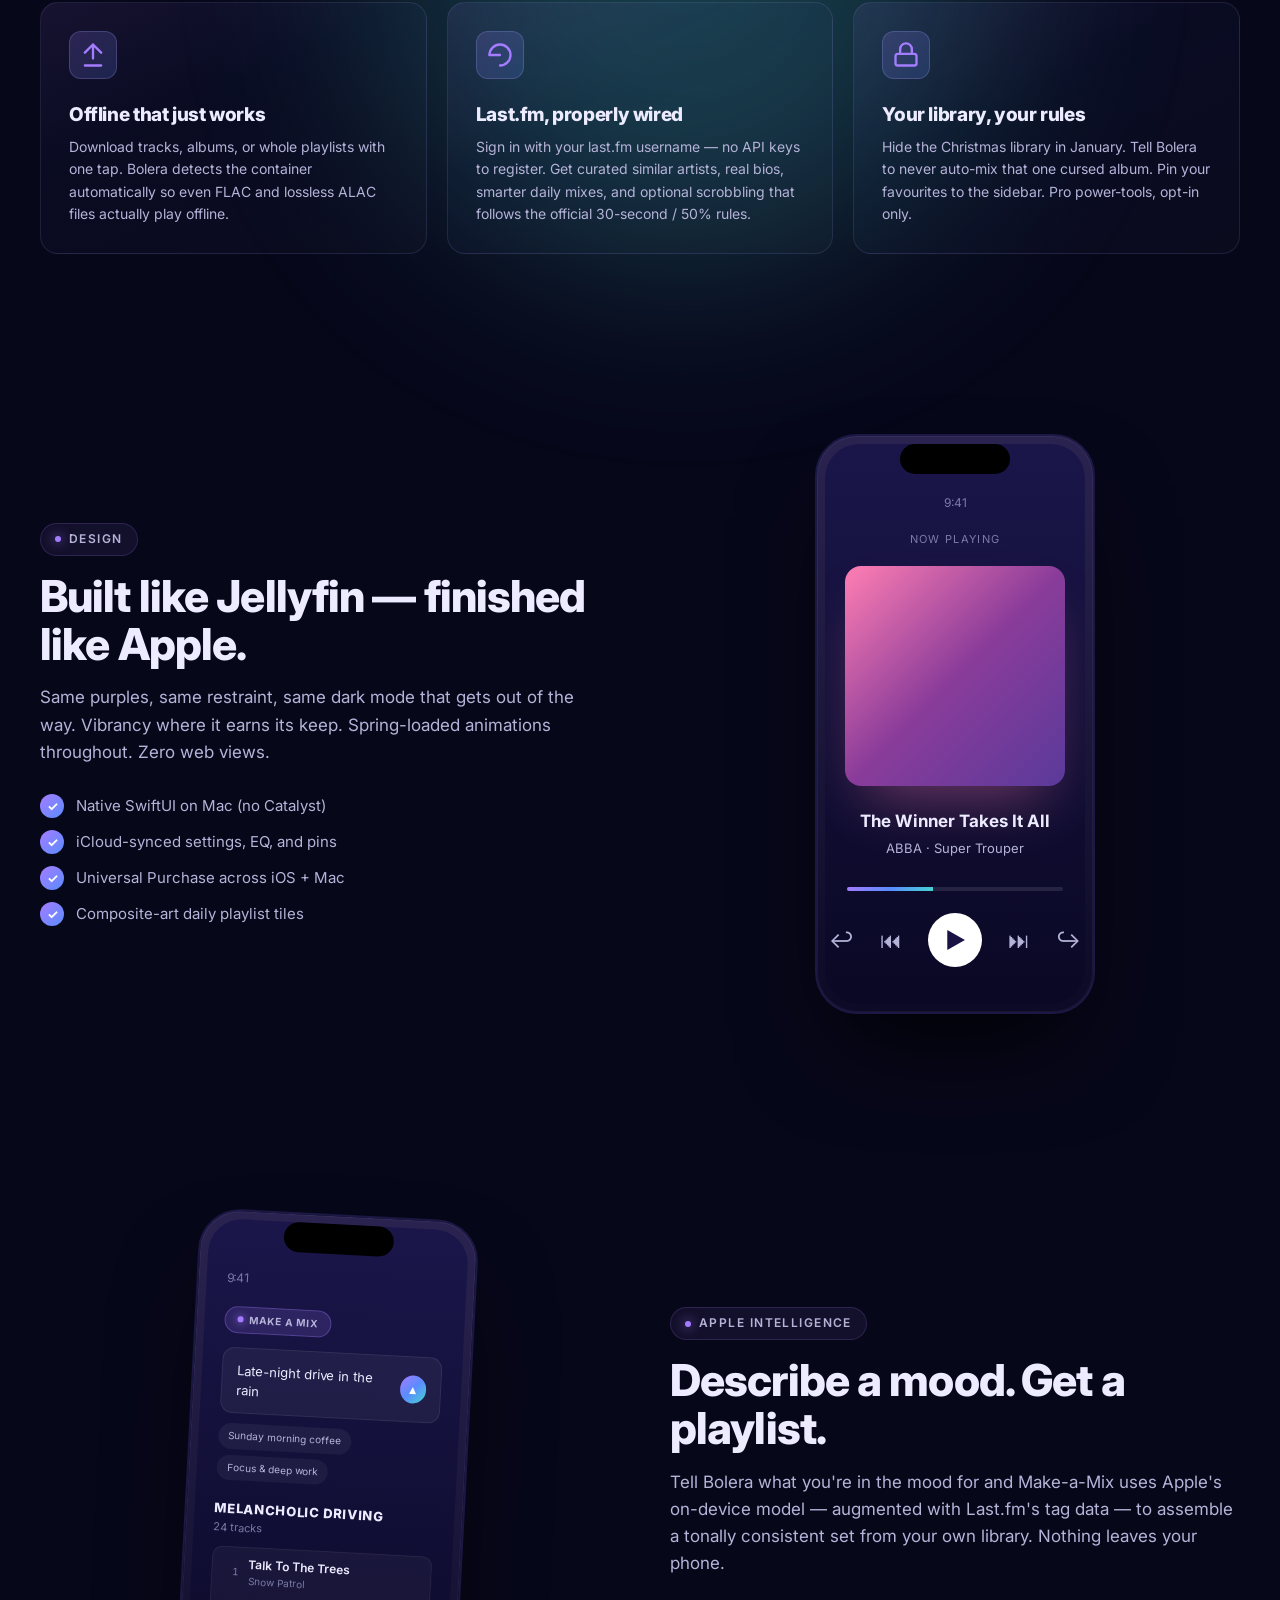
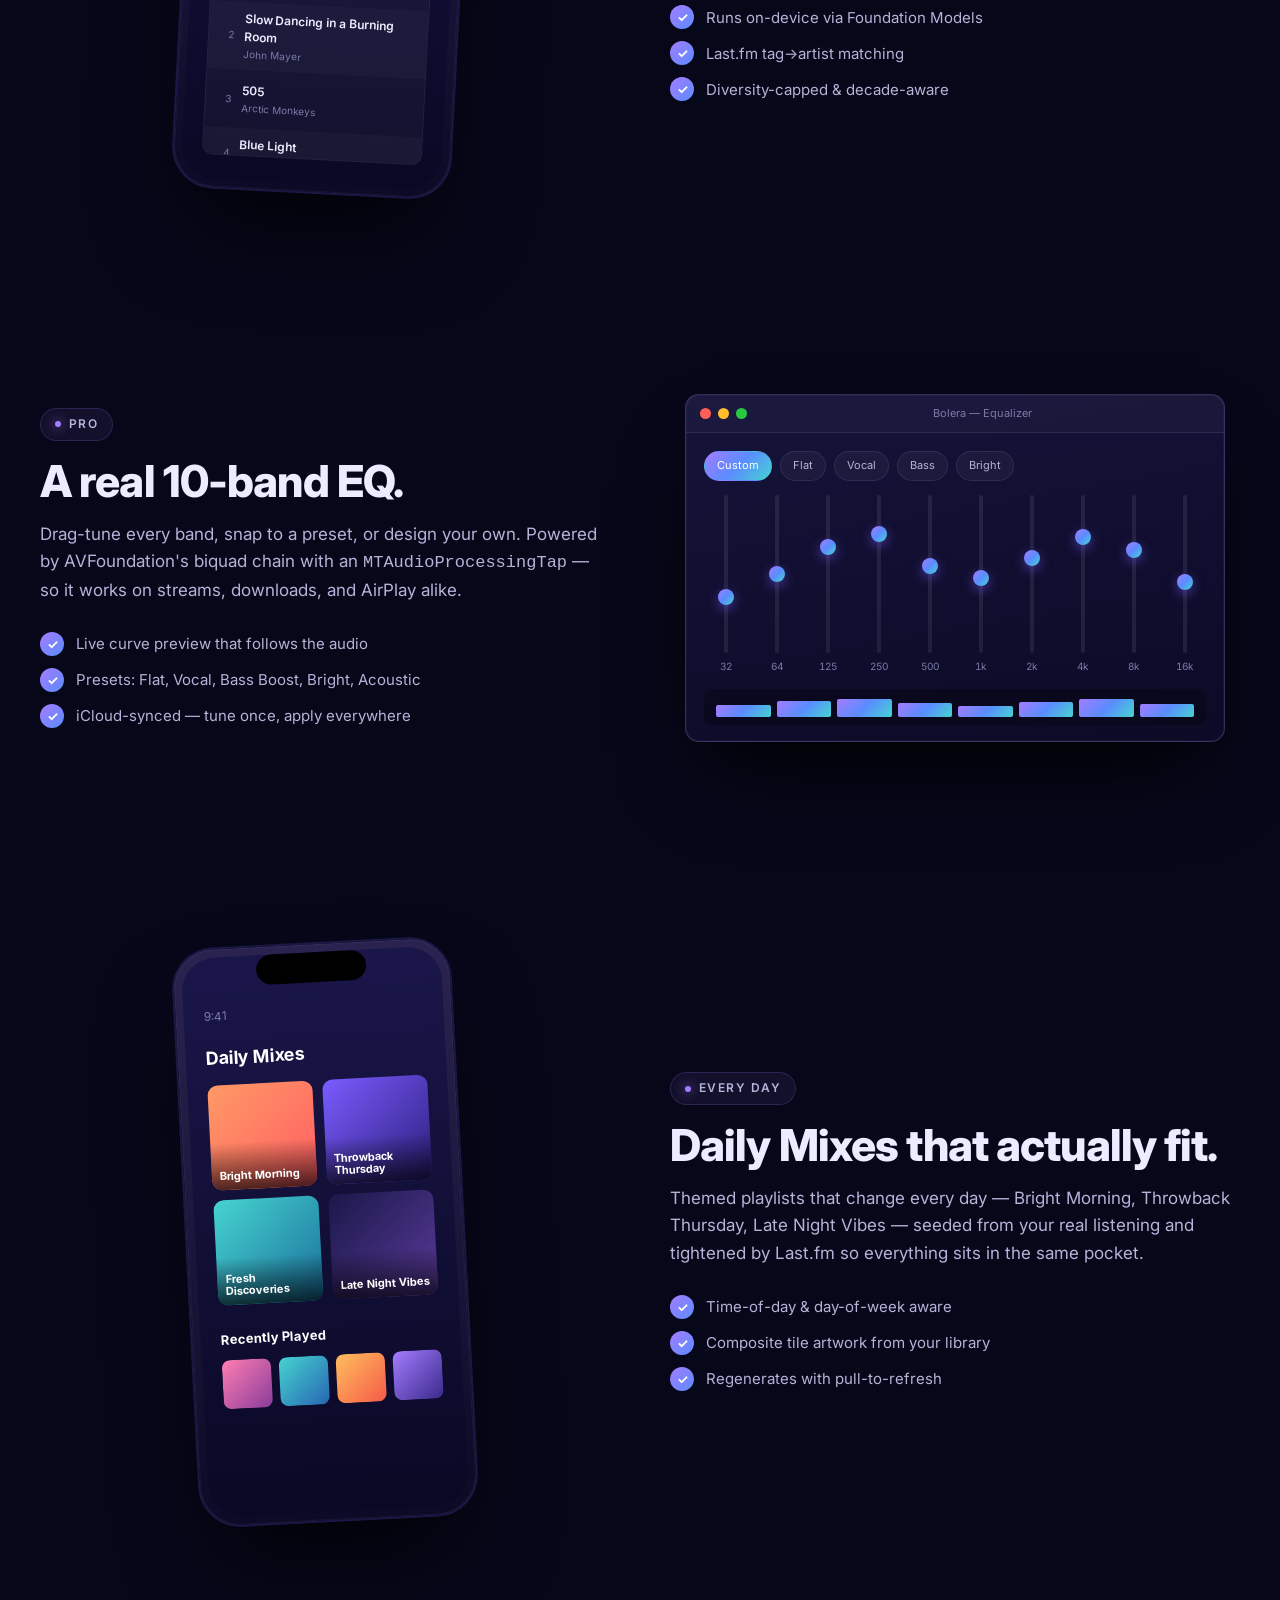
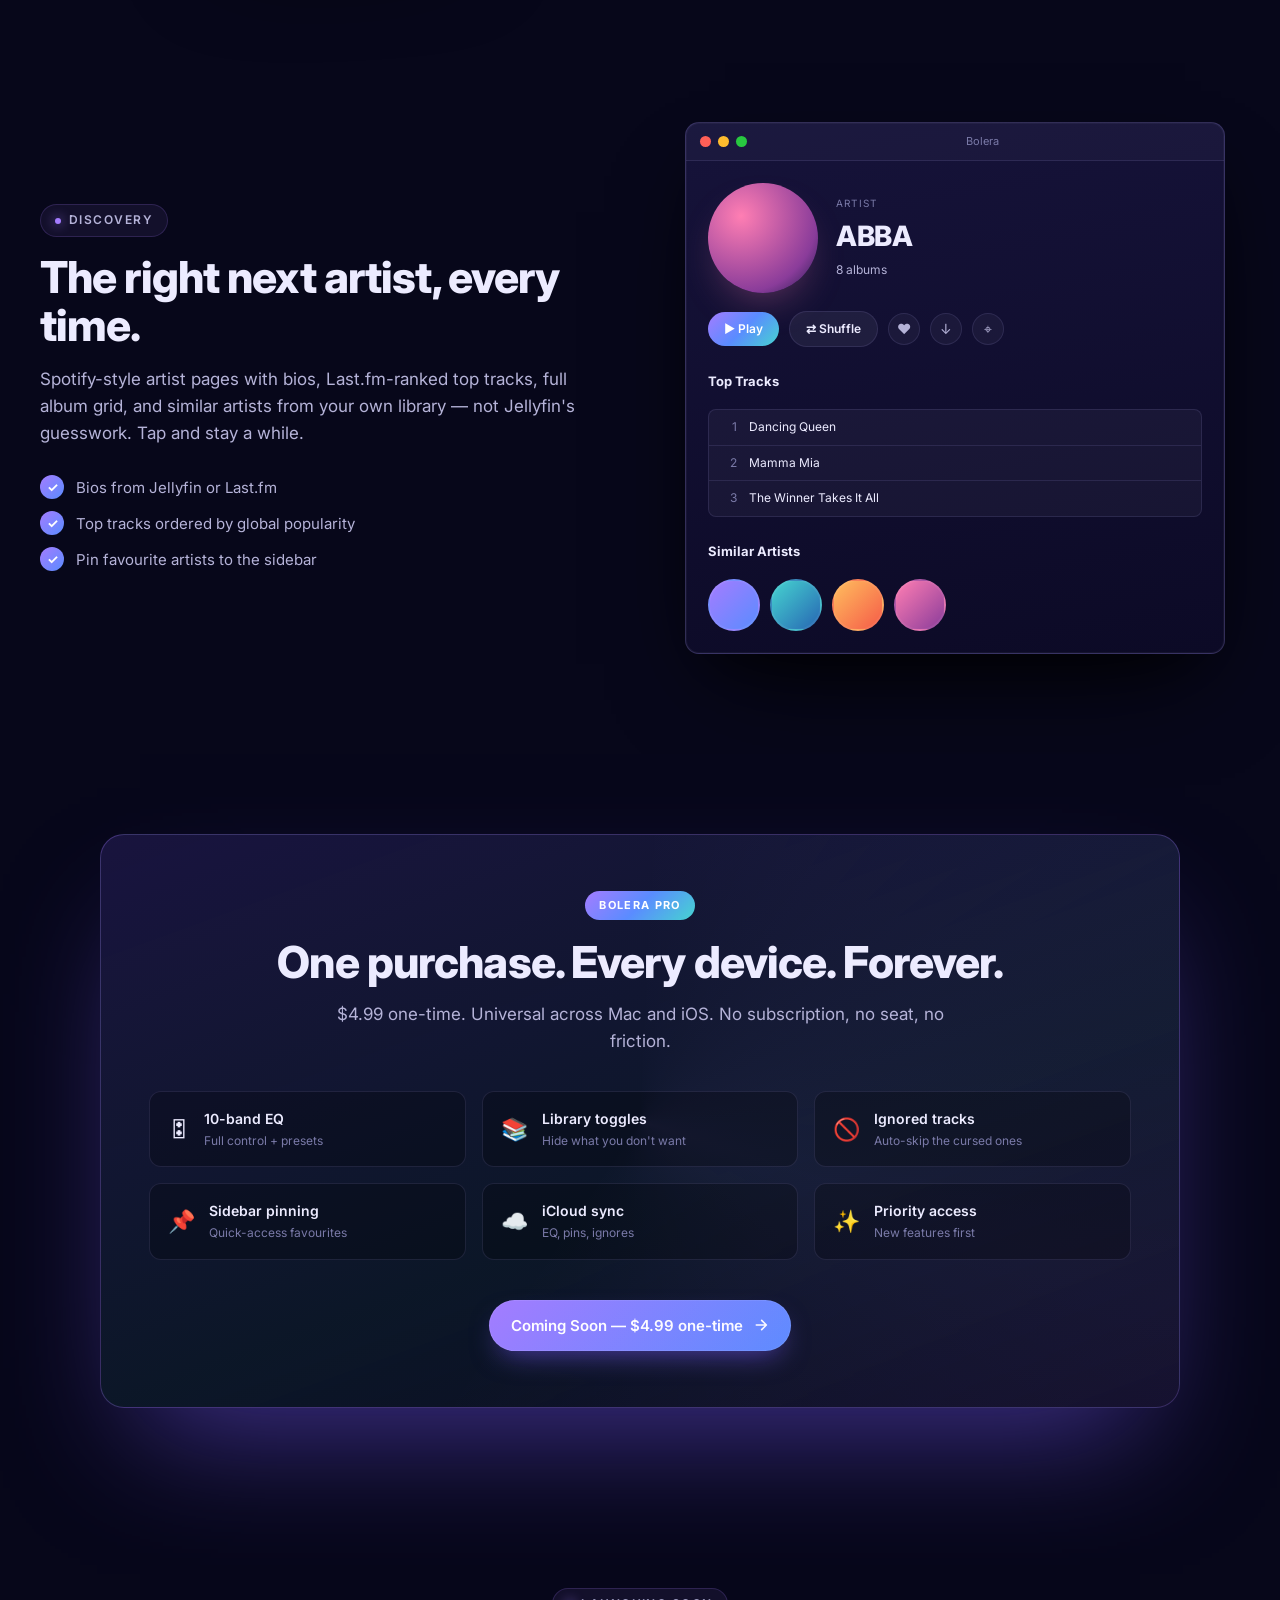
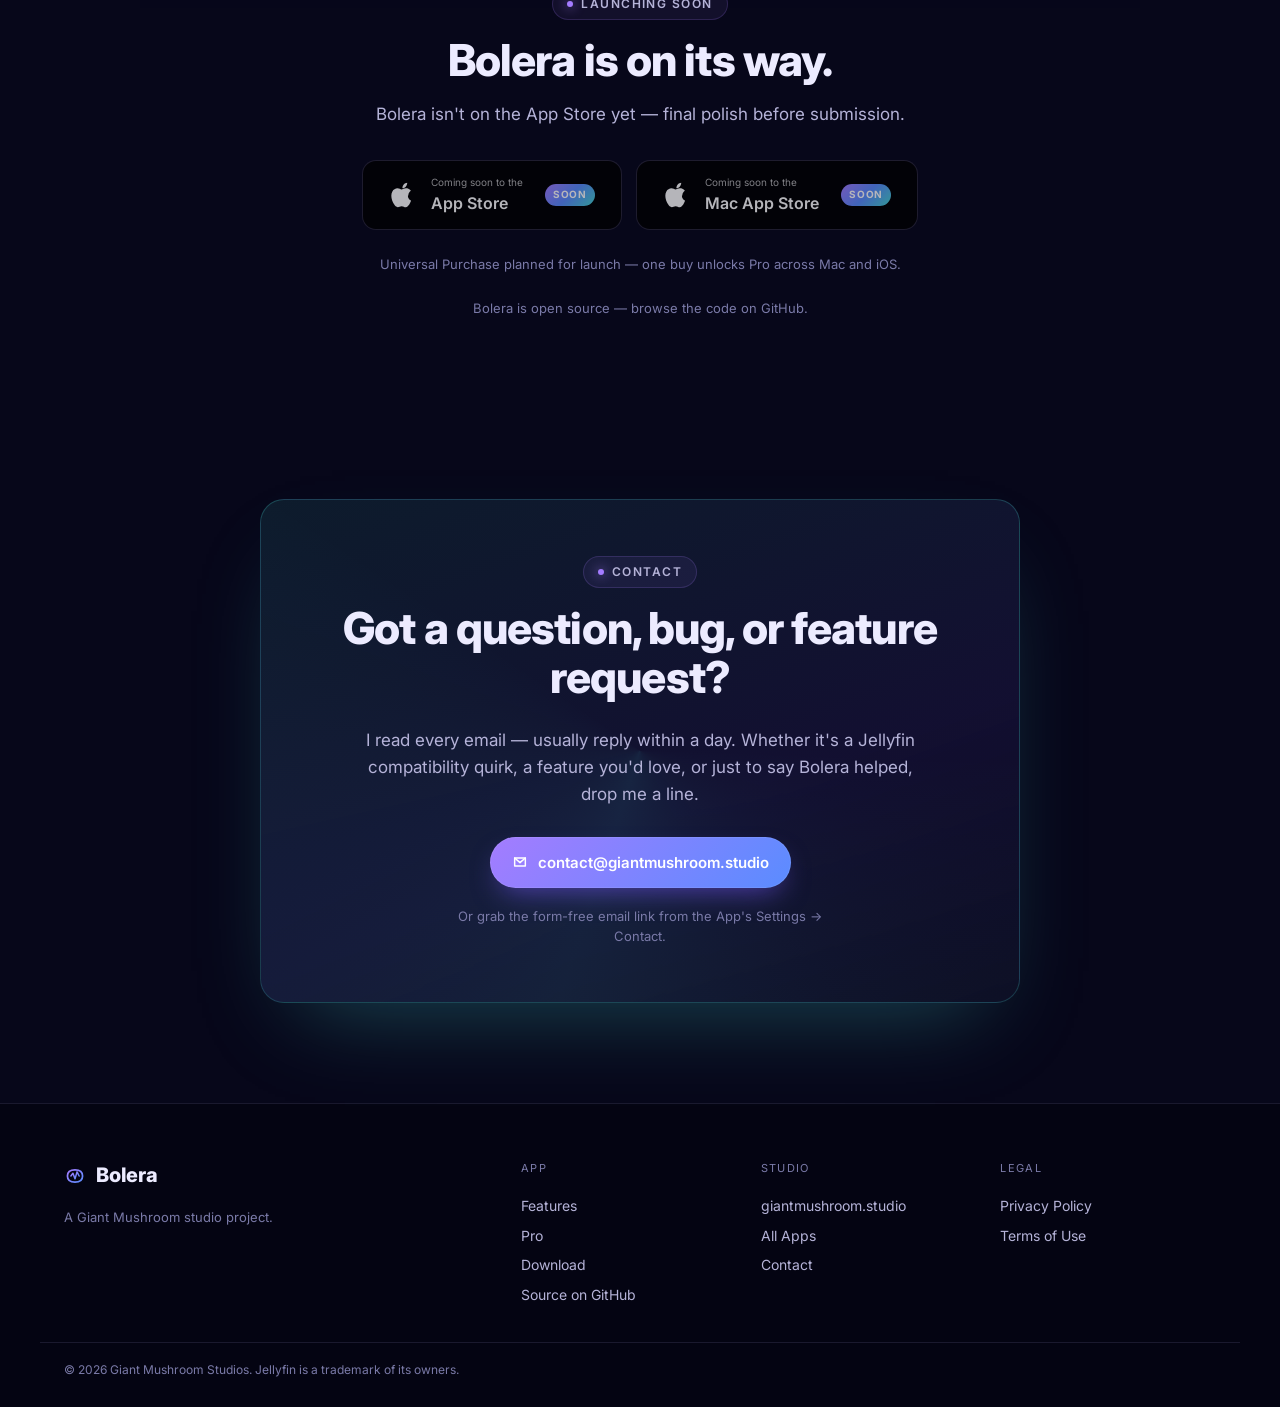
==== commit f00b1124: "Add GitHub source link to marketing site" ====
--- a/marketing/index.html
+++ b/marketing/index.html
@@ -47,6 +47,7 @@
       <a href="#pro">Pro</a>
       <a href="#download">Download</a>
       <a href="#contact">Contact</a>
+      <a href="https://github.com/Sausagerolls/bolera" target="_blank" rel="noopener">Source</a>
     </nav>
     <a class="studio-link" href="/">Giant Mushroom Studio <span aria-hidden="true">↗</span></a>
     <a class="btn-ghost-sm" href="#download">Coming Soon</a>
@@ -556,6 +557,7 @@
         </span>
       </div>
       <div class="dl-fine">Universal Purchase planned for launch — one buy unlocks Pro across Mac and iOS.</div>
+      <div class="dl-fine">Bolera is open source — <a href="https://github.com/Sausagerolls/bolera" target="_blank" rel="noopener">browse the code on GitHub</a>.</div>
     </div>
   </section>
 
@@ -598,6 +600,7 @@
         <a href="#features">Features</a>
         <a href="#pro">Pro</a>
         <a href="#download">Download</a>
+        <a href="https://github.com/Sausagerolls/bolera" target="_blank" rel="noopener">Source on GitHub</a>
       </div>
       <div>
         <div class="foot-h">Studio</div>
